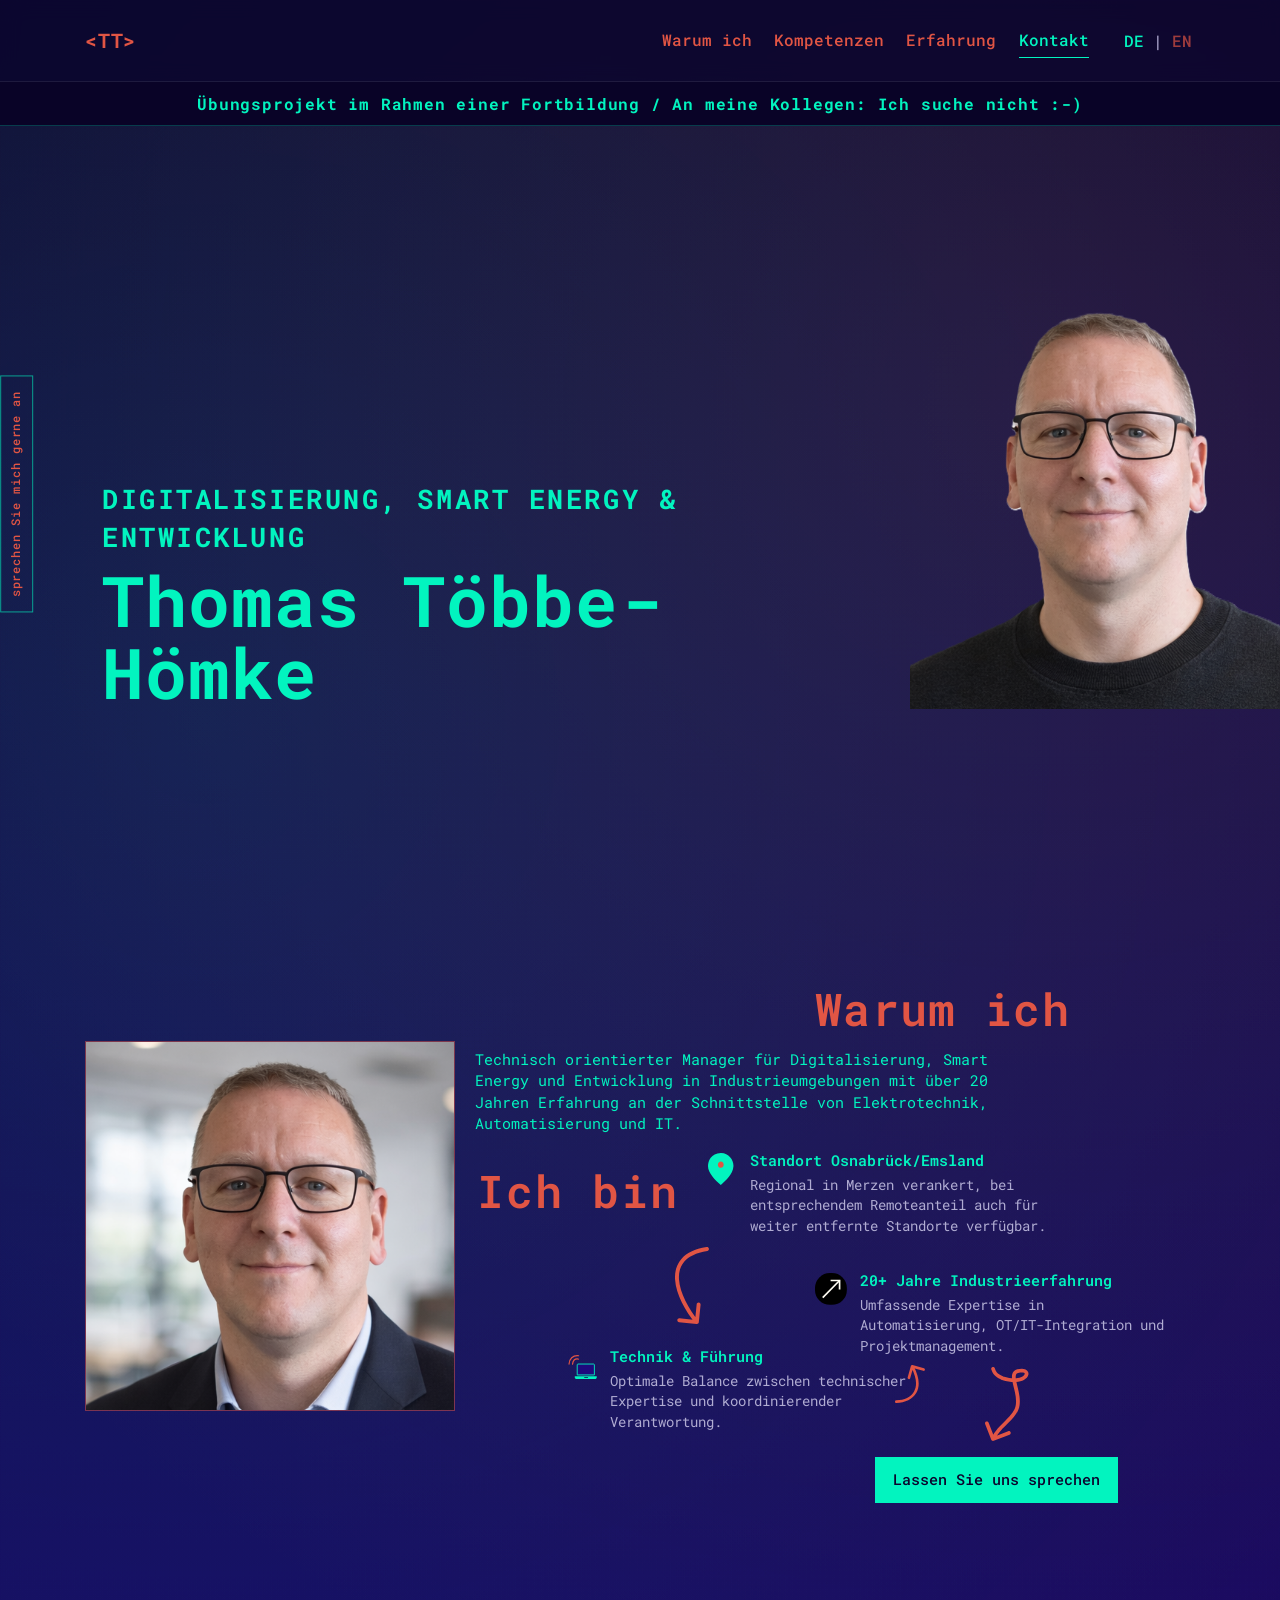
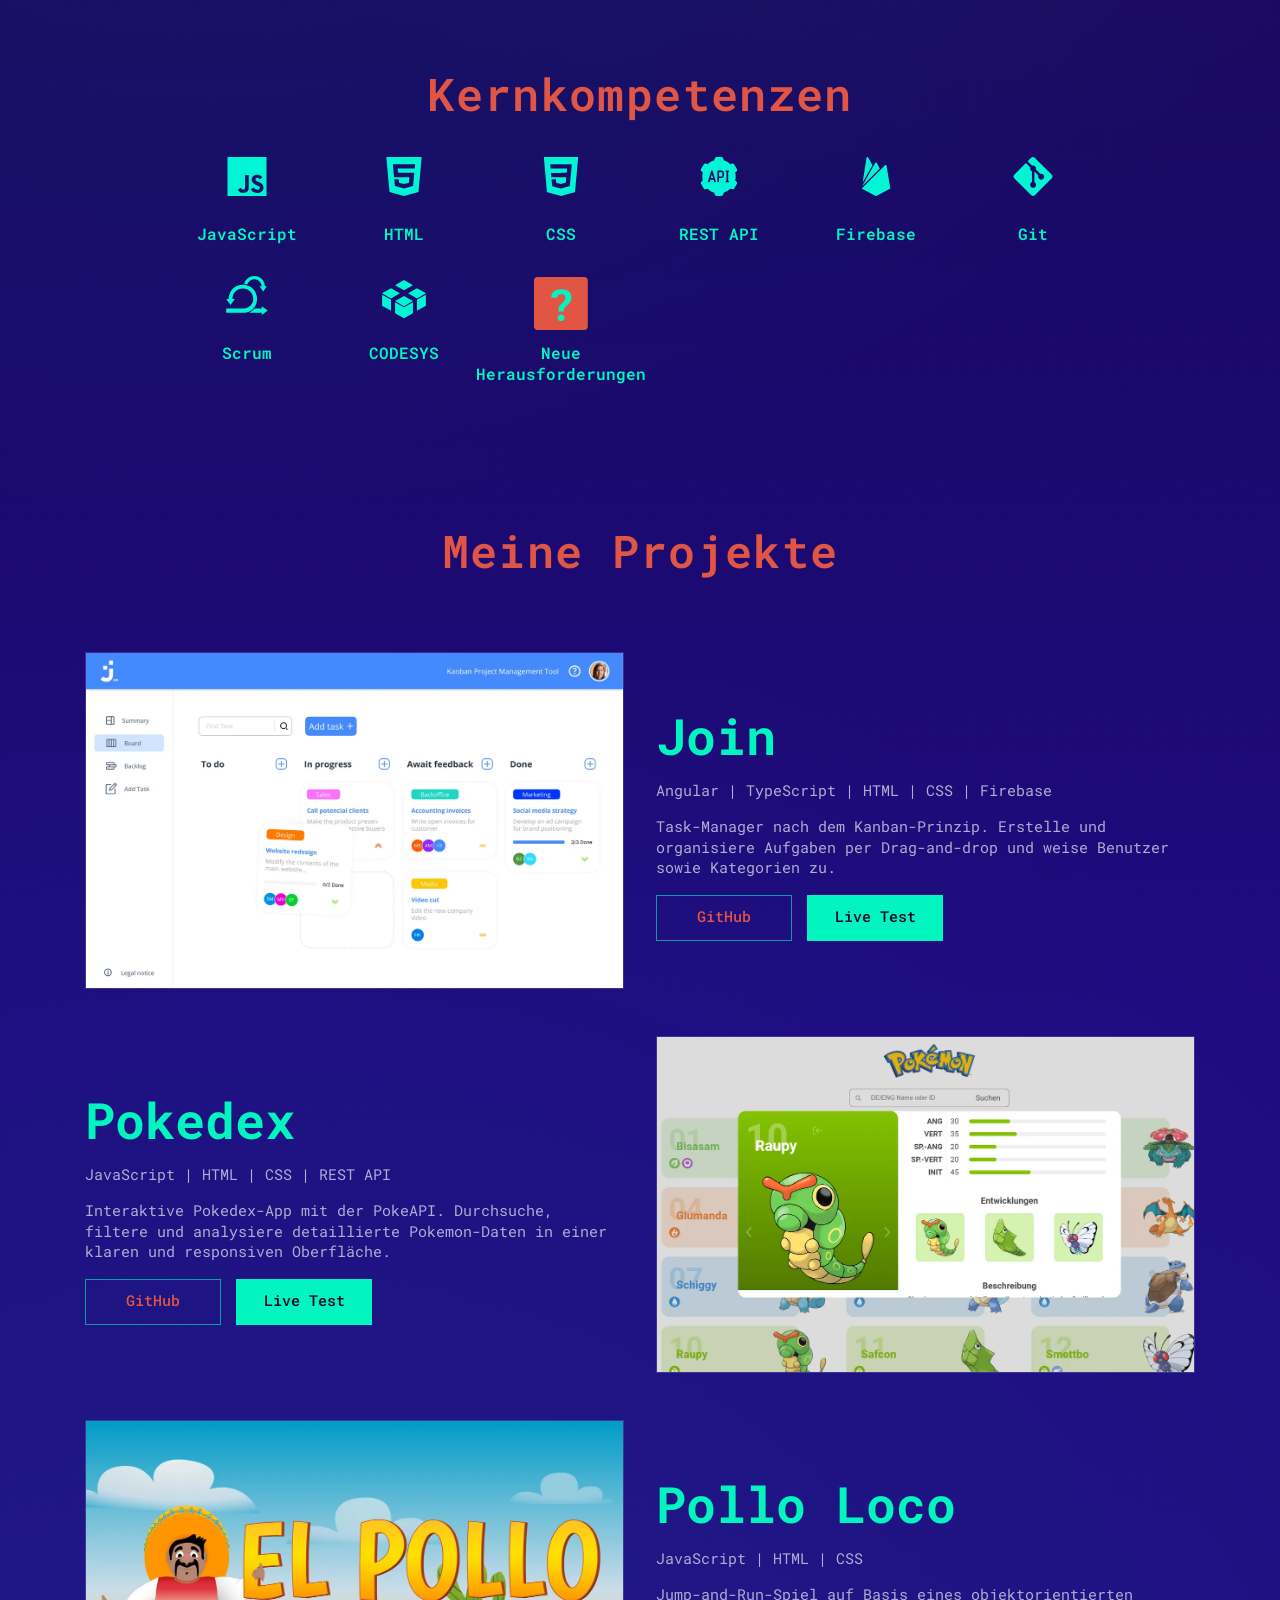
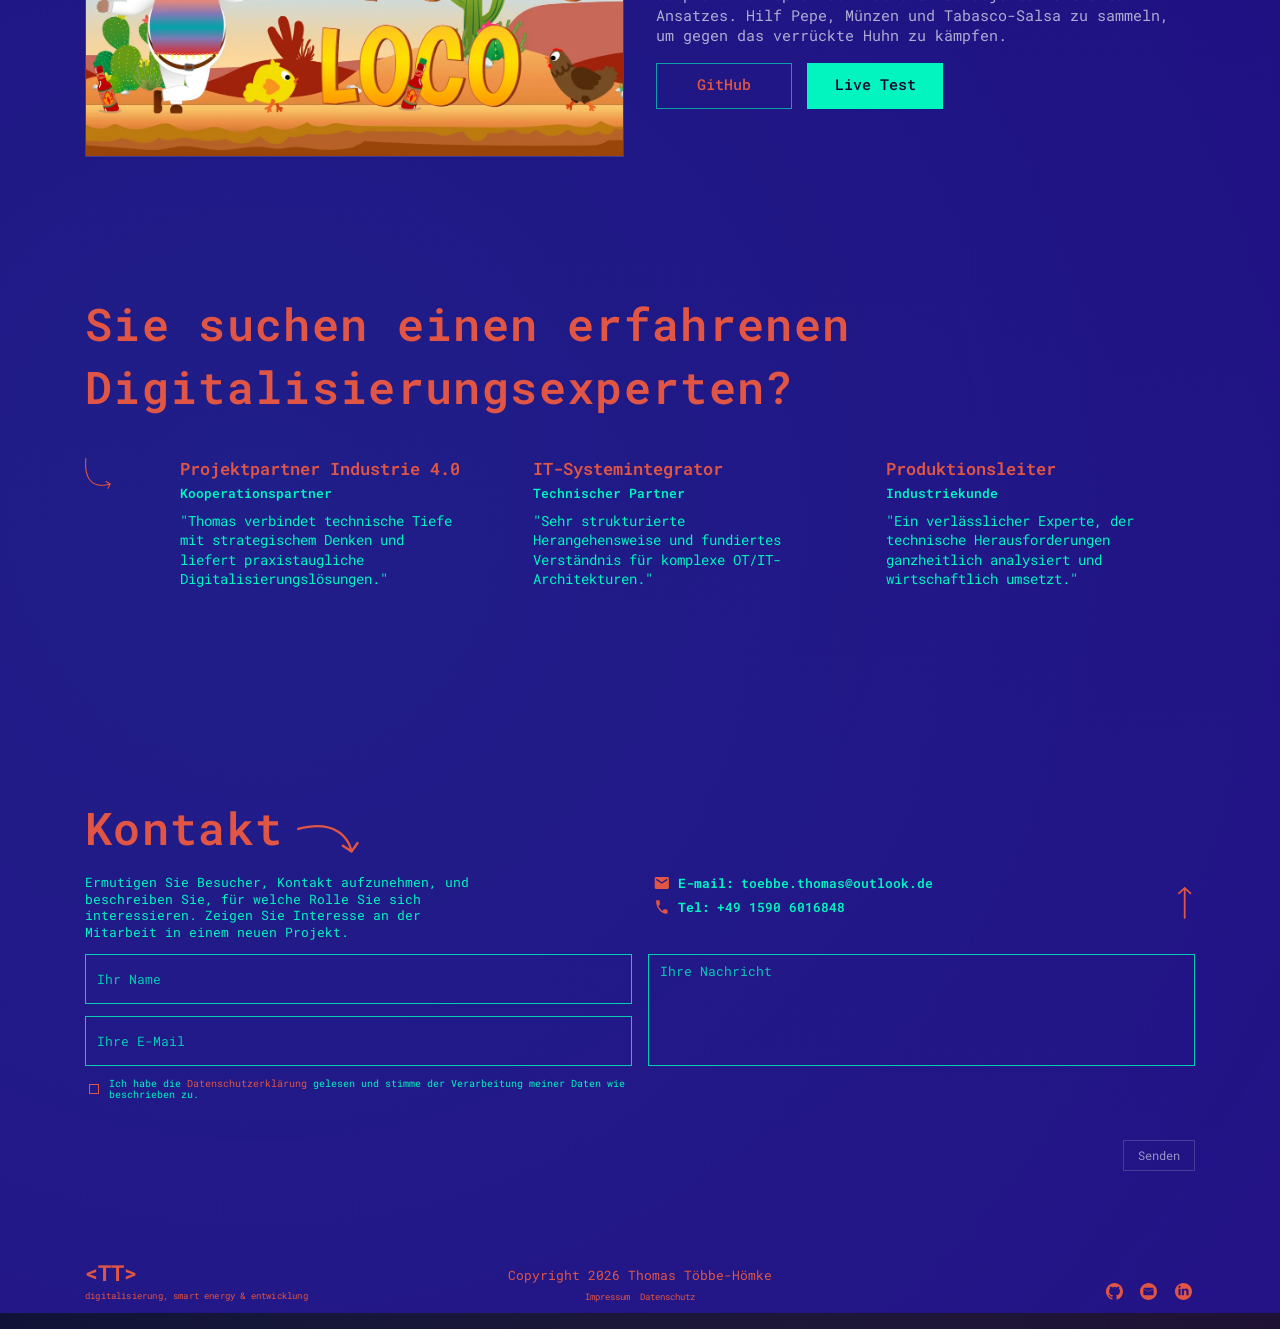
==== index.html @ a006f5a5 "style: desktopview and mobile View in section "My Projects" Fixes #13" ====
﻿<!doctype html>
<html lang="de">
  <head>
    <meta charset="UTF-8" />
    <meta name="viewport" content="width=device-width, initial-scale=1.0" />
    <title>Thomas Többe-Hömke | Digitalisierung, Smart Energy & Entwicklung</title>
    <meta
      name="description"
      content="Portfolio von Thomas Többe-Hömke, Experte für Digitalisierung und Smart Production."
    />
    <link rel="icon" type="image/svg+xml" href="assets/img/icons/favicon-tt.svg" />
    <link rel="preconnect" href="https://fonts.googleapis.com" />
    <link rel="preconnect" href="https://fonts.gstatic.com" crossorigin />
    <link
      href="https://fonts.googleapis.com/css2?family=Roboto+Mono:wght@300;400;500;600;700&display=swap"
      rel="stylesheet"
    />
    <link rel="stylesheet" href="styles/main.css" />
    <script src="scripts/config.js" defer></script>
    <script src="scripts/translations.js" defer></script>
    <script type="module" src="scripts/main.js"></script>
  </head>
  <body>
    <a class="skip-link" href="#main-content">Skip to content</a>

    <header class="site-header" id="top">
      <div class="container header-inner">
        <a href="#top" class="logo" aria-label="Home">
          <span class="logo-mark">&lt;TT&gt;</span>
        </a>

        <button
          class="menu-toggle"
          id="menu-toggle"
          type="button"
          aria-label="Open menu"
          aria-expanded="false"
          aria-controls="mobile-nav-panel"
        >
          <span aria-hidden="true"></span>
          <span aria-hidden="true"></span>
          <span aria-hidden="true"></span>
        </button>

        <div class="header-panel" id="mobile-nav-panel">
          <nav class="main-nav" aria-label="Main navigation">
            <a href="#why-me" data-translation="nav.why">Why me</a>
            <a href="#skills" data-translation="nav.skills">Kompetenzen</a>
            <a href="#projects" data-translation="nav.projects">Erfahrung</a>
            <a href="#contact" data-translation="nav.contact">Kontakt</a>
          </nav>

          <div class="lang-switch" aria-label="Language switch">
            <button type="button" class="lang-btn" data-lang="de" aria-pressed="false">DE</button>
            <span class="lang-divider" aria-hidden="true">|</span>
            <button type="button" class="lang-btn" data-lang="en" aria-pressed="false">EN</button>
          </div>
        </div>
      </div>
    </header>

    <div
      class="project-marquee"
      aria-label="Project notice"
      data-translation="marquee.label"
      data-translation-attr="aria-label"
    >
      <div class="project-marquee-track" aria-hidden="true">
        <span class="project-marquee-text" data-translation="marquee.text">
          Übungsprojekt im Rahmen einer Fortbildung / An meine Kollegen: Ich suche nicht :-)
        </span>
        <span class="project-marquee-text" data-translation="marquee.text">
          Übungsprojekt im Rahmen einer Fortbildung / An meine Kollegen: Ich suche nicht :-)
        </span>
      </div>
    </div>

    <div class="mobile-nav-backdrop" id="mobile-nav-backdrop" hidden></div>

    <main id="main-content">
      <section class="section hero reveal">
        <div class="container hero-grid">
          <a class="contact-rail" href="#contact" data-translation="hero.available">Open to work</a>

          <div class="hero-copy">
            <p class="kicker" data-translation="hero.role">Frontend Developer</p>
            <h1 data-translation="hero.name">Thomas Toebbe-Hömke</h1>
          </div>

          <div class="hero-scroll">
            <img
              class="scroll-icon"
              src="assets/img/icons/scroll-down.svg"
              alt=""
              aria-hidden="true"
            />
            <!-- <p class="scroll-hint" data-translation="hero.scrollHint">Scroll to discover</p> -->
          </div>

          <div class="hero-image-frame">
            <img
              src="assets/img/TT/portfolio_Thomas7.png"
              alt="Portrait of Thomas Toebbe-Hoemke"
              data-translation="hero.imageAlt"
              data-translation-attr="alt"
            />
          </div>
        </div>
      </section>

      <section class="section why-me reveal" id="why-me">
        <div class="container why-layout">
          <div class="why-image-frame why-image-pos">
            <img
              src="assets/img/TT/portfolio_Thomas3.png"
              alt="Thomas outdoors"
              data-translation="why.imageAlt"
              data-translation-attr="alt"
            />
          </div>

          <div class="why-content">
            <h2 class="why-title" data-translation="why.title">Why me</h2>
            <p class="why-lead" data-translation="why.lead">
              I turn user requirements into clean, maintainable interfaces and collaborate
              effectively in agile teams.
            </p>
            <p class="why-i-am" data-translation="why.iAm">I am</p>

            <ul class="why-list">
              <li class="why-item why-item-1">
                <img
                  class="why-icon"
                  src="assets/img/icons/sectionWhyMe/position.svg"
                  alt=""
                  aria-hidden="true"
                />
                <div class="why-item-copy">
                  <h3 data-translation="why.item1.title">Located in Hamburg</h3>
                  <p data-translation="why.item1.body">
                    Based in Germany and available for local or remote collaboration.
                  </p>
                </div>
              </li>
              <li class="why-item why-item-2">
                <img
                  class="why-icon"
                  src="assets/img/icons/sectionWhyMe/pc remote.svg"
                  alt=""
                  aria-hidden="true"
                />
                <div class="why-item-copy">
                  <h3 data-translation="why.item2.title">Remote-friendly</h3>
                  <p data-translation="why.item2.body">
                    Comfortable with async workflows, reviews, and distributed teamwork.
                  </p>
                </div>
              </li>
              <li class="why-item why-item-3">
                <img
                  class="why-icon"
                  src="assets/img/icons/sectionWhyMe/projekt-arrow.svg"
                  alt=""
                  aria-hidden="true"
                />
                <div class="why-item-copy">
                  <h3 data-translation="why.item3.title">Open to relocation</h3>
                  <p data-translation="why.item3.body">
                    Willing to move for a strong team and impactful product mission.
                  </p>
                </div>
              </li>
            </ul>

            <a href="#contact" class="btn btn-primary why-cta" data-translation="cta.talk"
              >Let's talk</a
            >
          </div>

          <img
            class="why-arrow why-arrow-1"
            src="assets/img/icons/sectionWhyMe/arrow down.svg"
            alt=""
            aria-hidden="true"
          />
          <img
            class="why-arrow why-arrow-2"
            src="assets/img/icons/sectionWhyMe/arrow up.svg"
            alt=""
            aria-hidden="true"
          />
          <img
            class="why-arrow why-arrow-3"
            src="assets/img/icons/sectionWhyMe/Arrow circle down.svg"
            alt=""
            aria-hidden="true"
          />
        </div>
      </section>

      <section class="section skills reveal" id="skills">
        <div class="container">
          <h2 data-translation="skills.title">My Skills</h2>

          <div class="skills-grid">
            <!-- <article class="skill-card">
              <img
                class="skill-icon"
                src="assets/img/icons/sectionMySkills/angular.png"
                alt=""
                aria-hidden="true"
              />
            </article> -->
            <!-- <article class="skill-card">
              <img
                class="skill-icon"
                src="assets/img/icons/sectionMySkills/typescript.svg"
                alt=""
                aria-hidden="true"
              />
            </article> -->
            <article class="skill-card">
              <img
                class="skill-icon"
                src="assets/img/icons/sectionMySkills/javascript.svg"
                alt=""
                aria-hidden="true"
              />
              <h3 data-translation="skills.javascript">JavaScript</h3>
            </article>
            <article class="skill-card">
              <img
                class="skill-icon"
                src="assets/img/icons/sectionMySkills/html.svg"
                alt=""
                aria-hidden="true"
              />
              <h3 data-translation="skills.html">HTML</h3>
            </article>
            <article class="skill-card">
              <img
                class="skill-icon"
                src="assets/img/icons/sectionMySkills/css.svg"
                alt=""
                aria-hidden="true"
              />
              <h3 data-translation="skills.css">CSS</h3>
            </article>
            <article class="skill-card">
              <img
                class="skill-icon"
                src="assets/img/icons/sectionMySkills/rest-api.svg"
                alt=""
                aria-hidden="true"
              />
              <h3 data-translation="skills.restApi">REST API</h3>
            </article>
            <article class="skill-card">
              <img
                class="skill-icon"
                src="assets/img/icons/sectionMySkills/firebase.svg"
                alt=""
                aria-hidden="true"
              />
              <h3 data-translation="skills.firebase">Firebase</h3>
            </article>
            <article class="skill-card">
              <img
                class="skill-icon"
                src="assets/img/icons/sectionMySkills/git.svg"
                alt=""
                aria-hidden="true"
              />
              <h3 data-translation="skills.git">Git</h3>
            </article>
            <article class="skill-card">
              <img
                class="skill-icon"
                src="assets/img/icons/sectionMySkills/scrum.svg"
                alt=""
                aria-hidden="true"
              />
              <h3 data-translation="skills.scrum">Scrum</h3>
            </article>
            <!-- <article class="skill-card">
              <img
                class="skill-icon"
                src="assets/img/icons/sectionMySkills/material-design.svg"
                alt=""
                aria-hidden="true"
              />
            </article> -->
            <article class="skill-card">
              <img
                class="skill-icon"
                src="assets/img/icons/sectionMySkills/codesys.svg"
                alt=""
                aria-hidden="true"
              />
              <h3 data-translation="skills.codesys">CODESYS</h3>
            </article>

            <article class="skill-card">
              <img
                class="skill-icon"
                src="assets/img/icons/sectionMySkills/question.svg"
                alt=""
                aria-hidden="true"
              />
              <h3 data-translation="skills.challenge">Challenge me</h3>
            </article>
          </div>
        </div>
      </section>

      <section class="section projects reveal" id="projects">
        <div class="container">
          <h2 data-translation="projects.title">My Projects</h2>

          <article class="project-card">
            <div class="project-media">
              <img
                src="assets/img/icons/sectionMyProjects/join.webp"
                alt="Screenshot of Join project"
                data-translation="projects.join.imageAlt"
                data-translation-attr="alt"
              />
            </div>
            <div class="project-content">
              <h3>Join</h3>
              <p class="stack">Angular | TypeScript | HTML | CSS | Firebase</p>
              <p data-translation="projects.join.desc">
                Task manager inspired by the Kanban System. Create and organize tasks using drag and
                drop functions, assign users and categories.
              </p>
              <div class="project-actions">
                <a
                  class="btn btn-secondary"
                  href="https://github.com/ttoebbe/024_Join"
                  target="_blank"
                  rel="noreferrer"
                  data-translation="projects.github"
                  >GitHub</a
                >
                <a
                  class="btn btn-primary"
                  href="https://join.thomas-toebbe.de"
                  target="_blank"
                  rel="noreferrer"
                  data-translation="projects.live"
                  >Live Test</a
                >
              </div>
            </div>
          </article>

          <article class="project-card reverse">
            <div class="project-media">
              <img
                src="assets/img/icons/sectionMyProjects/pokedex.webp"
                alt="Screenshot of Pokedex project"
                data-translation="projects.pokedex.imageAlt"
                data-translation-attr="alt"
              />
            </div>
            <div class="project-content">
              <h3>Pokedex</h3>
              <p class="stack">JavaScript | HTML | CSS | REST API</p>
              <p data-translation="projects.pokedex.desc">
                Interactive Pokedex app using PokeAPI. Browse, search and inspect detailed Pokemon
                data with a clean and responsive interface.
              </p>
              <div class="project-actions">
                <a
                  class="btn btn-secondary"
                  href="https://github.com/ttoebbe/022_Pokedex"
                  target="_blank"
                  rel="noreferrer"
                  data-translation="projects.github"
                  >GitHub</a
                >
                <a
                  class="btn btn-primary"
                  href="https://pokedex.thomas-toebbe.de"
                  target="_blank"
                  rel="noreferrer"
                  data-translation="projects.live"
                  >Live Test</a
                >
              </div>
            </div>
          </article>

          <article class="project-card">
            <div class="project-media">
              <img
                src="assets/img/icons/sectionMyProjects/el-pollo-loco.webp"
                alt="Screenshot of Pollo Loco project"
                data-translation="projects.pollo.imageAlt"
                data-translation-attr="alt"
              />
            </div>
            <div class="project-content">
              <h3>Pollo Loco</h3>
              <p class="stack">JavaScript | HTML | CSS</p>
              <p data-translation="projects.pollo.desc">
                Jump, run and throw game based on object-oriented approach. Help Pepe to find coins
                and tabasco salsa to fight against the crazy hen.
              </p>
              <div class="project-actions">
                <a
                  class="btn btn-secondary"
                  href="https://github.com/ttoebbe/025_PolloLoco"
                  target="_blank"
                  rel="noreferrer"
                  data-translation="projects.github"
                  >GitHub</a
                >
                <a
                  class="btn btn-primary"
                  href="https://polloloco.thomas-toebbe.de"
                  target="_blank"
                  rel="noreferrer"
                  data-translation="projects.live"
                  >Live Test</a
                >
              </div>
            </div>
          </article>
        </div>
      </section>

      <section class="section testimonials reveal">
        <div class="container">
          <div class="testimonials-header">
            <h2 data-translation="testimonials.title">
              Need a teammate? Here is what my colleagues say.
            </h2>
          </div>

          <div class="testimonials-content">
            <div class="testimonials-arrow"></div>
            <div class="testimonial-grid">
            <article class="testimonial-card">
              <h3 data-translation="testimonials.one.name">Thomas Többe</h3>
              <p class="role" data-translation="testimonials.one.role">Project Partner</p>
              <p data-translation="testimonials.one.quote">
                "Thomas keeps calm under pressure and delivers clean frontend solutions with great
                structure."
              </p>
            </article>
            <article class="testimonial-card">
              <h3 data-translation="testimonials.two.name">Evelyn Marr</h3>
              <p class="role" data-translation="testimonials.two.role">Project Mentor</p>
              <p data-translation="testimonials.two.quote">
                "Very detail-oriented and collaborative. Communication was always clear and
                constructive."
              </p>
            </article>
            <article class="testimonial-card">
              <h3 data-translation="testimonials.three.name">Jens Krueger</h3>
              <p class="role" data-translation="testimonials.three.role">Scrum Master</p>
              <p data-translation="testimonials.three.quote">
                "A reliable team player who turns requirements into user-focused interface
                components."
              </p>
            </article>
            </div>
          </div>
        </div>
      </section>

      <section class="section contact reveal" id="contact">
        <div class="container contact-layout">
          <div class="contact-header">
            <h2 data-translation="contact.title">Contact me</h2>
            <img
              class="contact-header-arrow"
              src="assets/img/icons/sectionContactMe/arrow right.svg"
              alt=""
              aria-hidden="true"
            />
          </div>

          <div class="contact-meta">
            <p class="contact-lead" data-translation="contact.lead">
              Encourage people to contact you and describe what role you are interested in. Express
              interest in contributing to a new project.
            </p>

            <div class="contact-details">
              <p class="contact-detail">
                <img
                  class="contact-detail-icon"
                  src="assets/img/icons/sectionContactMe/%F0%9F%A6%86%20icon%20_email_.svg"
                  alt=""
                  aria-hidden="true"
                />
                <strong data-translation="contact.emailLabel">E-mail:</strong>
                <a id="contact-email" href="mailto:toebbe.thomas@outlook.de"
                  >toebbe.thomas@outlook.de</a
                >
              </p>
              <p class="contact-detail">
                <img
                  class="contact-detail-icon"
                  src="assets/img/icons/sectionContactMe/%F0%9F%A6%86%20icon%20_phone_.svg"
                  alt=""
                  aria-hidden="true"
                />
                <strong data-translation="contact.phoneLabel">Tel:</strong>
                <a id="contact-phone" href="tel:+491590601684">+49 1590 6016848</a>
              </p>
            </div>
          </div>

          <form id="contact-form" class="contact-form-layout" novalidate>
            <input
              id="website"
              name="website"
              type="text"
              tabindex="-1"
              autocomplete="off"
              aria-hidden="true"
              style="position:absolute;left:-9999px;opacity:0;pointer-events:none;"
            />

            <div class="contact-form-left">
              <label for="name" class="sr-only" data-translation="form.name.label">Your name</label>
              <input
                id="name"
                name="name"
                type="text"
                autocomplete="name"
                required
                data-translation="form.name.placeholder"
                data-translation-attr="placeholder"
                placeholder="Your name"
              />

              <label for="email" class="sr-only" data-translation="form.email.label"
                >Your email</label
              >
              <input
                id="email"
                name="email"
                type="email"
                autocomplete="email"
                required
                data-translation="form.email.placeholder"
                data-translation-attr="placeholder"
                placeholder="Your email"
              />
            </div>

            <div class="contact-form-right">
              <label for="message" class="sr-only" data-translation="form.message.label"
                >Your message</label
              >
              <textarea
                id="message"
                name="message"
                rows="6"
                required
                data-translation="form.message.placeholder"
                data-translation-attr="placeholder"
                placeholder="Your message"
              ></textarea>
            </div>

            <div class="consent-group">
              <input
                id="privacy-accepted"
                name="privacy-accepted"
                class="consent-checkbox"
                type="checkbox"
                required
              />
              <label class="consent-text" for="privacy-accepted">
                <span data-translation="form.privacy.prefix">I've read the </span>
                <a href="privacy-policy.html" data-translation="form.privacy.link"
                  >privacy policy</a
                >
                <span data-translation="form.privacy.suffix"
                  > and agree to the processing of my data as outlined.</span
                >
              </label>
            </div>

            <div id="form-status" class="form-status" role="status" aria-live="polite"></div>

            <div class="contact-actions">
              <button type="submit" class="btn btn-contact" id="submit-btn" data-translation="form.submit">
                Send
              </button>
            </div>
          </form>

          <a
            class="contact-up-arrow"
            href="#top"
            aria-label="Back to top"
            data-translation="contact.backToTop"
            data-translation-attr="aria-label"
          >
            <img src="assets/img/icons/sectionContactMe/arrow up.svg" alt="" aria-hidden="true" />
          </a>
        </div>
      </section>
    </main>

    <footer class="site-footer home-footer">
      <div class="container">
        <div class="footer-content">
          <div class="footer-branding">
            <div class="footer-logo">&lt;TT&gt;</div>
            <span class="footer-tagline" data-translation="footer.tagline"
              >Digitalization, Smart Energy & Development</span
            >
          </div>

          <div class="footer-legal">
            <p id="footer-copy" data-translation="footer.copy">
              Copyright {{year}} Thomas Többe-Hömke
            </p>
            <div class="footer-links">
              <a href="legal-notice.html" data-translation="footer.legal">Legal notice</a>
              <span class="footer-separator">|</span>
              <a href="privacy-policy.html" data-translation="footer.privacy">Privacy policy</a>
            </div>
          </div>

          <div class="footer-social">
            <a
              href="https://github.com/ttoebbe"
              target="_blank"
              rel="noopener"
              aria-label="GitHub"
              class="social-link"
            >
              <img src="assets/img/icons/sectionFooter/gitHub.svg" alt="GitHub" width="30" height="30" />
            </a>
            <a href="mailto:toebbe.thomas@outlook.de" aria-label="Mail" class="social-link">
              <img src="assets/img/icons/sectionFooter/mail.svg" alt="Mail" width="30" height="30" />
            </a>
            <a
              href="https://www.linkedin.com/in/thomas-t%C3%B6bbe-a14317202"
              target="_blank"
              rel="noopener"
              aria-label="LinkedIn"
              class="social-link"
            >
              <img
                src="assets/img/icons/sectionFooter/linkedIn.svg"
                alt="LinkedIn"
                width="30"
                height="30"
              />
            </a>
          </div>
        </div>
      </div>
    </footer>
  </body>
</html>
---- styles/main.css ----
/**
 * Main CSS Entry Point
 * Imports all modular CSS files with clear organization
 */

/**
 * Base Layer
 * Contains foundational styles, resets, and global variables
 */
@import "./base/variables.css";  /* CSS custom properties and design tokens */
@import "./base/reset.css";      /* Global resets, box-sizing, and accessibility utilities */
@import "./base/typography.css"; /* Font definitions, heading styles, and focus states */

/**
 * Components Layer 
 * Contains reusable UI components with specific functionality
 */
@import "./components/buttons.css";    /* Button styles and variants (primary, secondary, contact) */
@import "./components/forms.css";      /* Form elements, inputs, validation states, and consent UI */
@import "./components/navigation.css"; /* Header, nav menu, language switch, and mobile menu */
@import "./components/footer.css";     /* Footer layouts for different page types */

/**
 * Layout Layer
 * Contains structural layouts and grid systems
 */
@import "./layout/grid.css";     /* Container, sections, and layout utilities */
@import "./layout/header.css";   /* Header-specific layout structures */
@import "./layout/sections.css"; /* Main content sections (hero, skills, projects, etc.) */

/**
 * Pages Layer
 * Contains page-specific styles and responsive behavior
 */
@import "./pages/home.css";      /* Home page responsive styles, media queries, and legal pages */
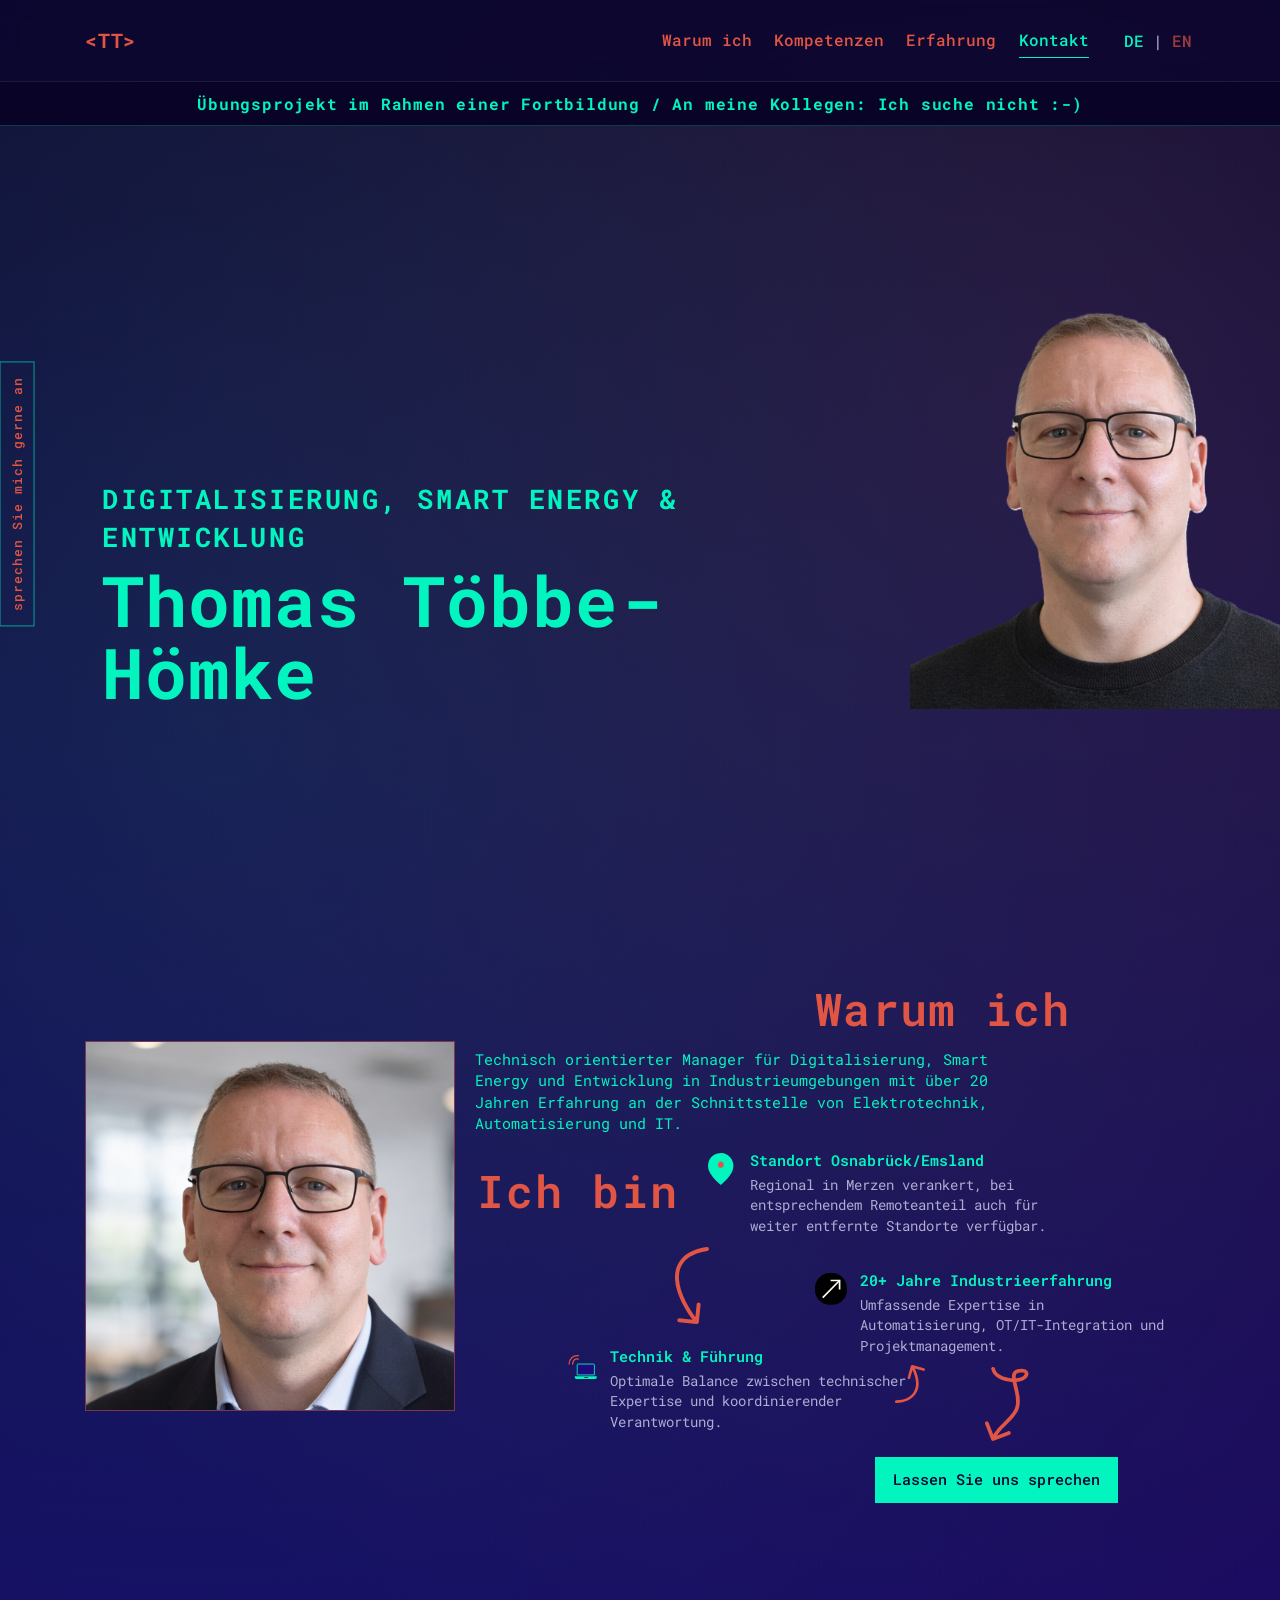
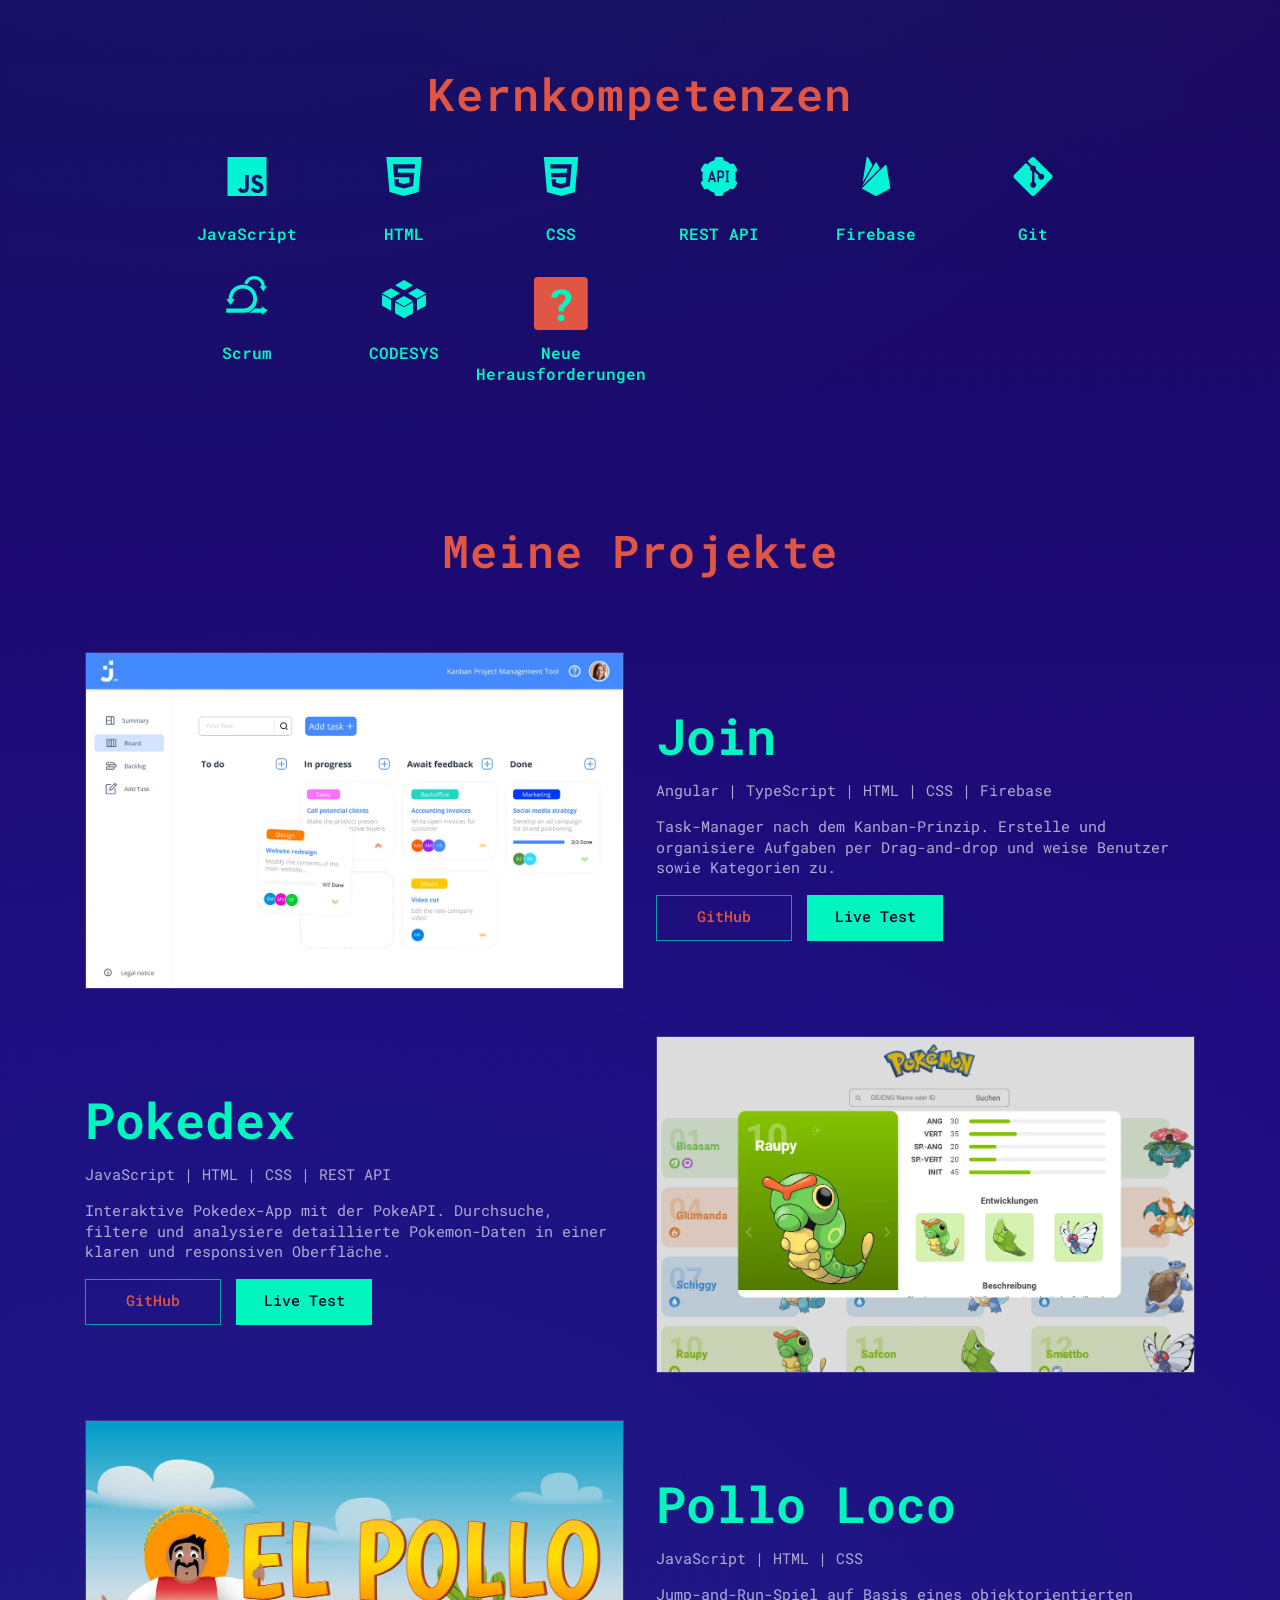
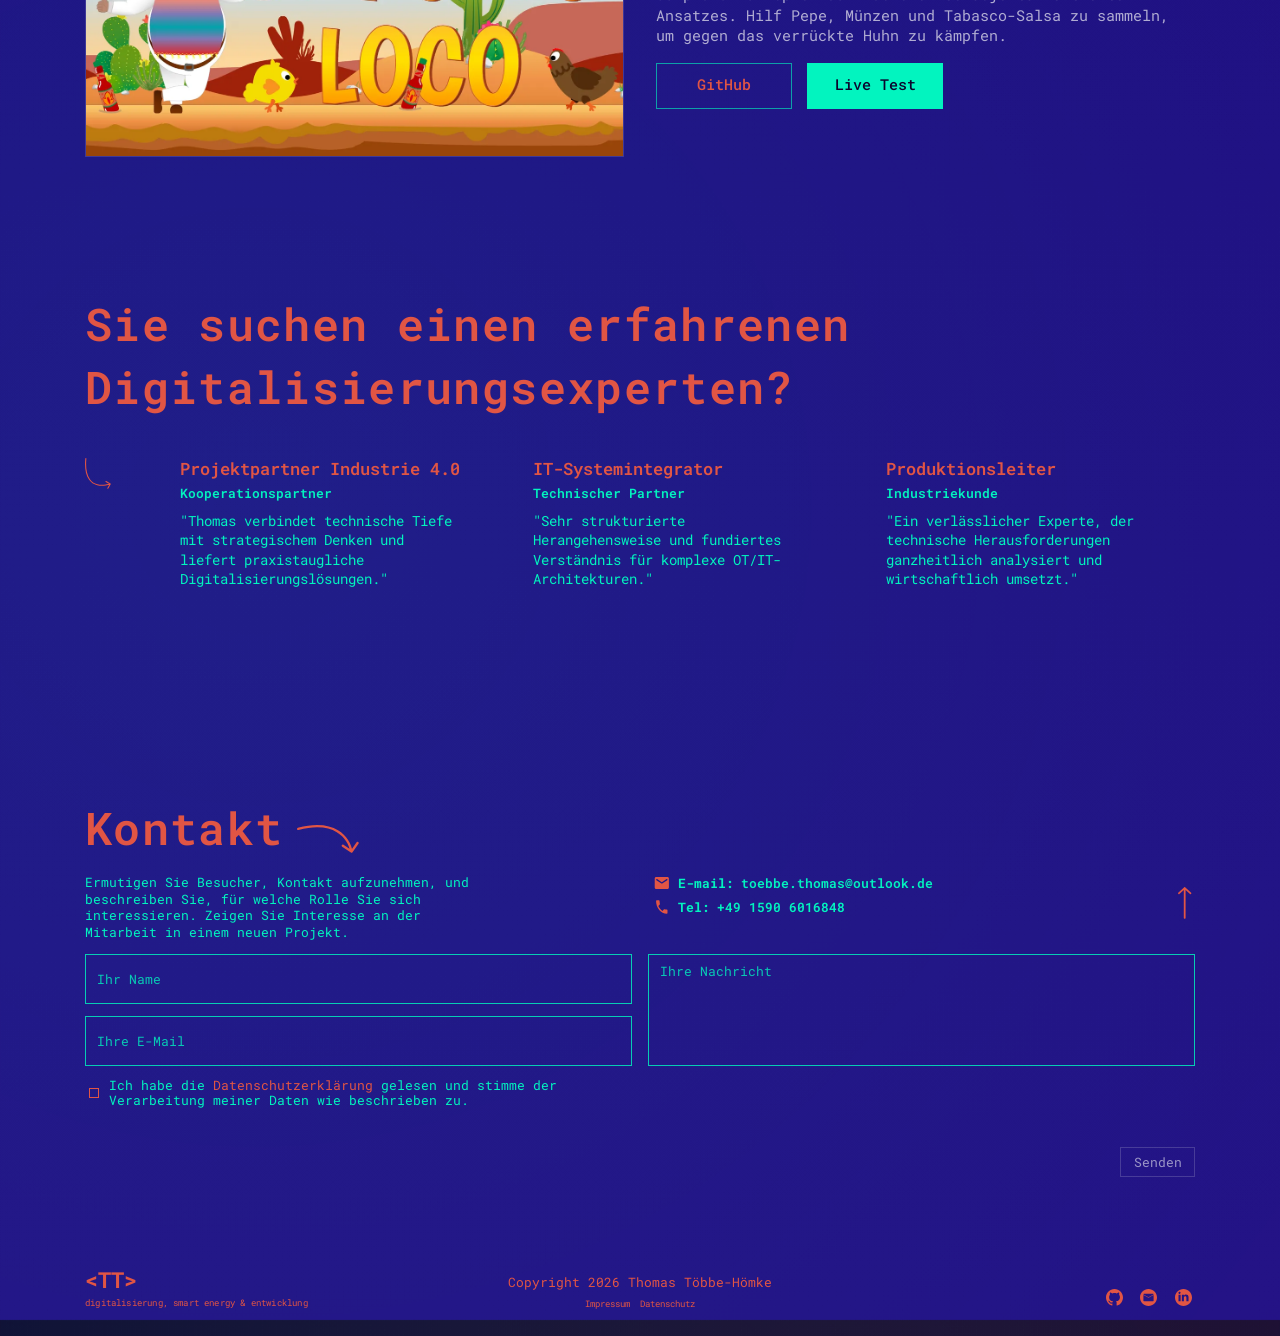
==== commit b9dbfaa6: "fix: path for icons after refactore css" ====
--- a/index.html
+++ b/index.html
@@ -145,7 +145,7 @@
               <li class="why-item why-item-2">
                 <img
                   class="why-icon"
-                  src="assets/img/icons/sectionWhyMe/pc remote.svg"
+                  src="assets/img/icons/sectionWhyMe/pcRemote.svg"
                   alt=""
                   aria-hidden="true"
                 />
@@ -179,19 +179,19 @@
 
           <img
             class="why-arrow why-arrow-1"
-            src="assets/img/icons/sectionWhyMe/arrow down.svg"
+            src="assets/img/icons/sectionWhyMe/arrowDown.svg"
             alt=""
             aria-hidden="true"
           />
           <img
             class="why-arrow why-arrow-2"
-            src="assets/img/icons/sectionWhyMe/arrow up.svg"
+            src="assets/img/icons/sectionWhyMe/arrowUp.svg"
             alt=""
             aria-hidden="true"
           />
           <img
             class="why-arrow why-arrow-3"
-            src="assets/img/icons/sectionWhyMe/Arrow circle down.svg"
+            src="assets/img/icons/sectionWhyMe/ArrowCircleDown.svg"
             alt=""
             aria-hidden="true"
           />
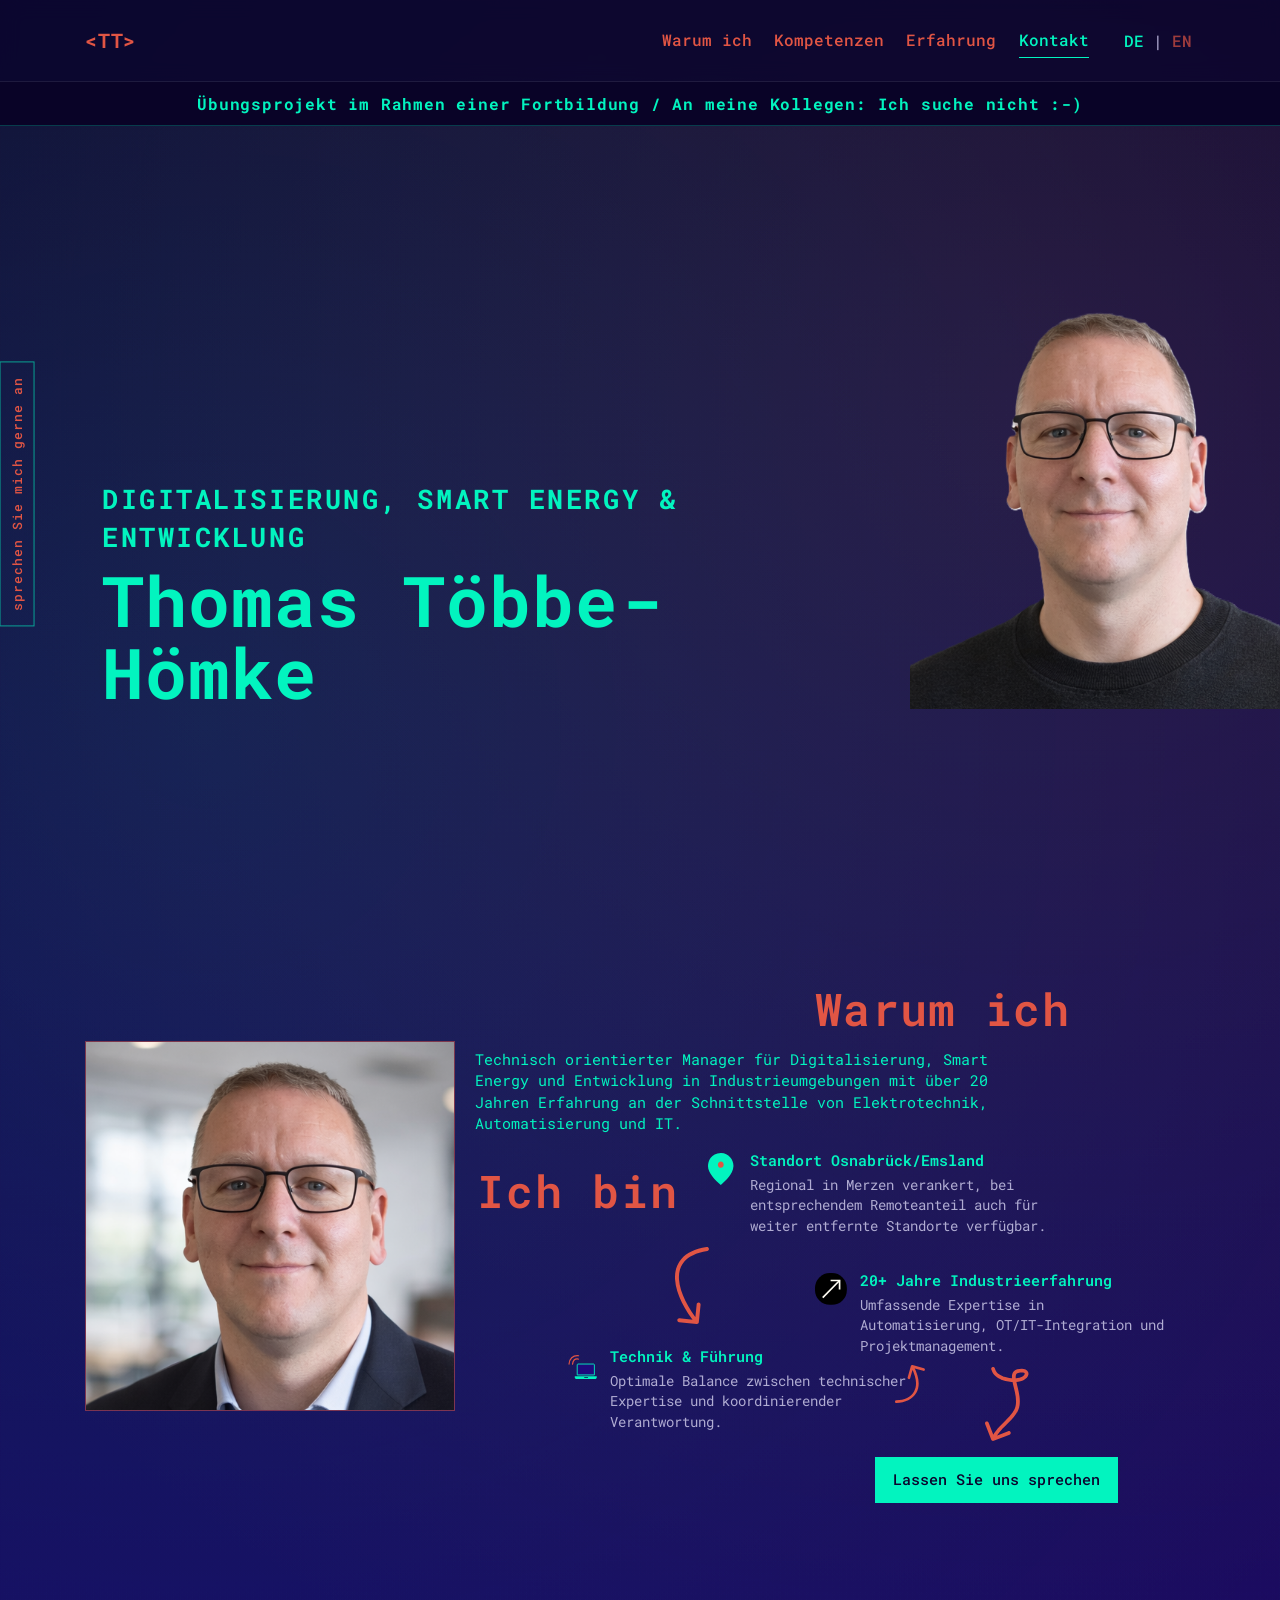
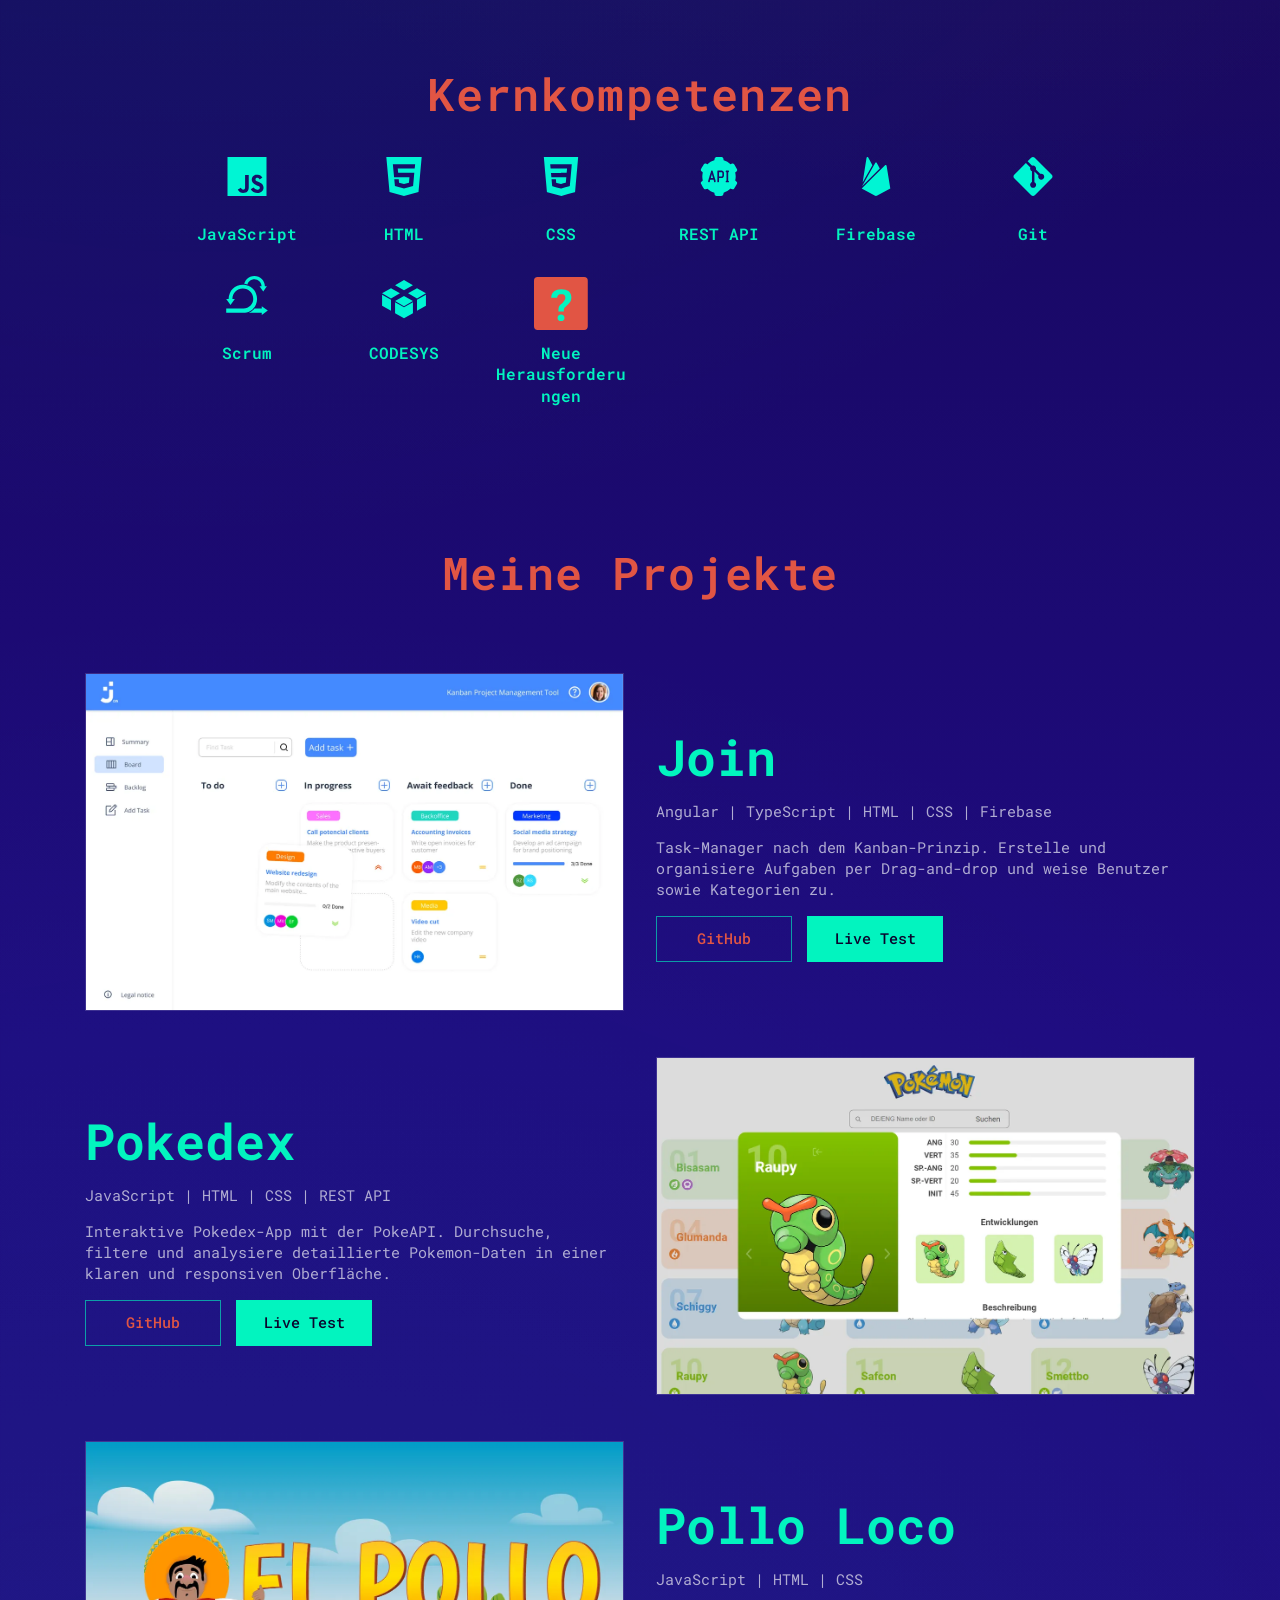
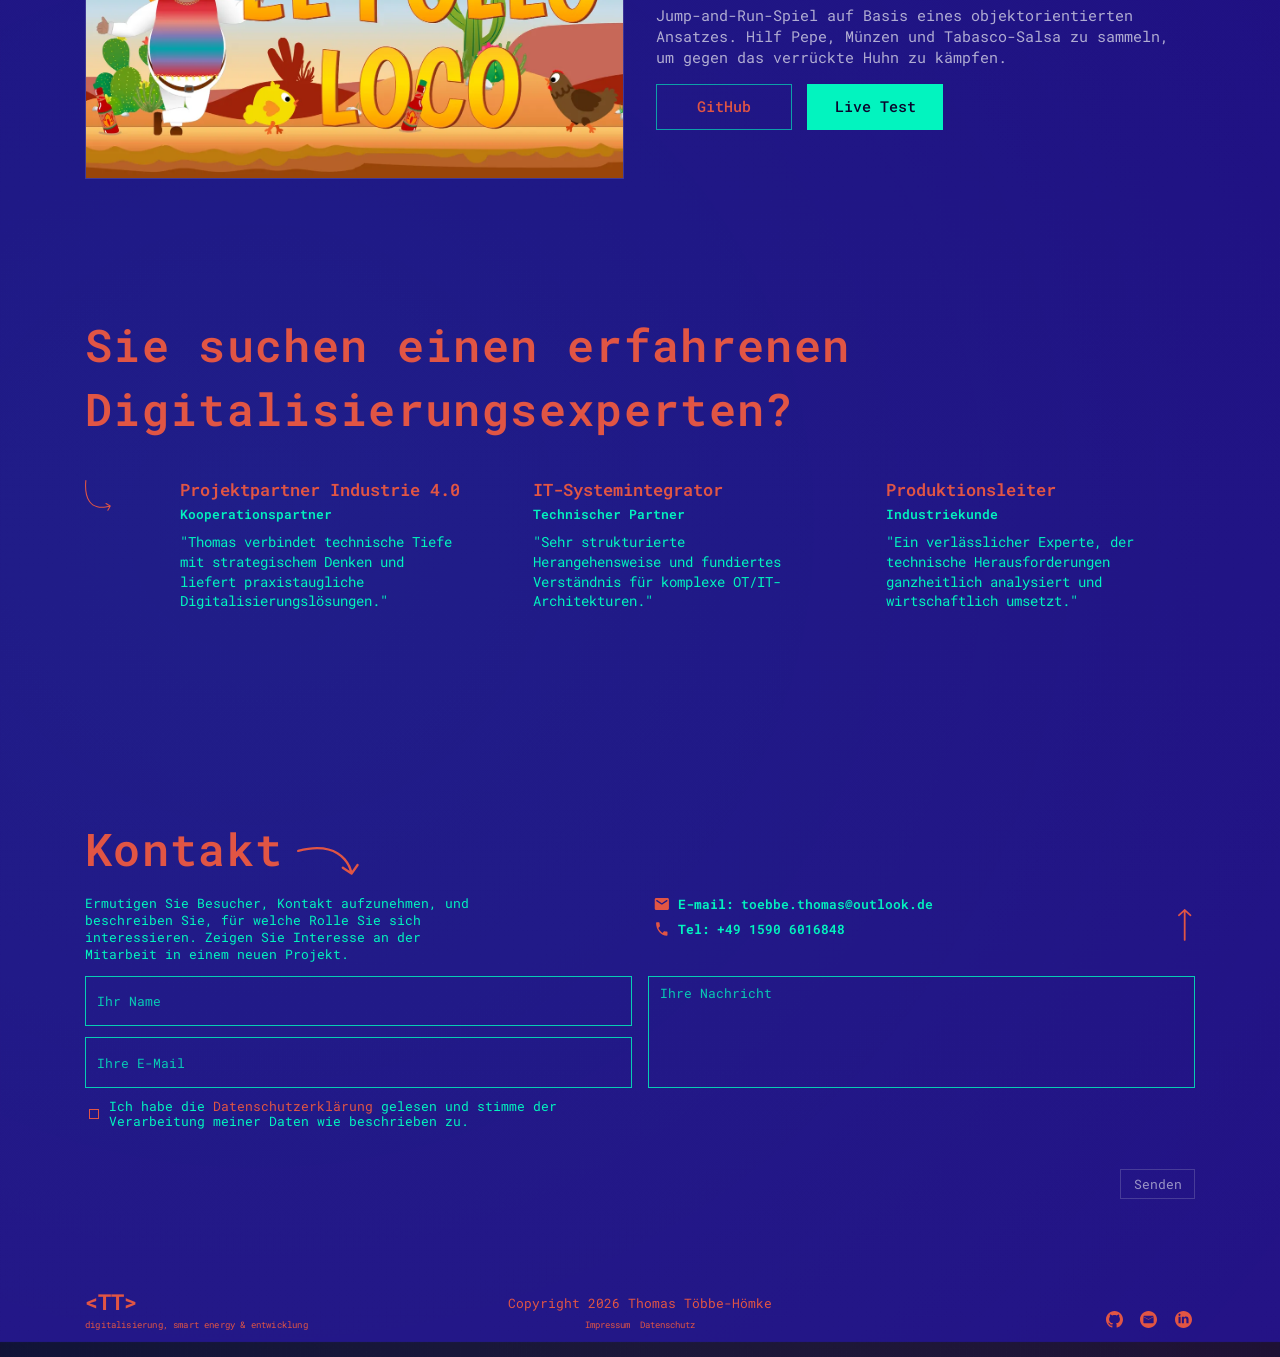
==== commit 7e430f98: "style: like design in skill section" ====
--- a/index.html
+++ b/index.html
@@ -307,8 +307,24 @@
                 alt=""
                 aria-hidden="true"
               />
-              <h3 data-translation="skills.challenge">Challenge me</h3>
-            </article>
+              <h3 class="challenge-text" data-translation="skills.challenge">Challenge me</h3>
+            </article>
+          </div>
+
+          <!-- Mobile Skills CTA -->
+          <div class="mobile-skills-cta">
+            <img 
+              class="mobile-arrow"
+              src="assets/img/icons/sectionWhyMe/arrowDown.svg"
+              alt=""
+              aria-hidden="true"
+            />
+            <p class="mobile-skills-text" data-translation="skills.mobile.text">
+              I am always happy to learn new technologies, just tell me what you need.
+            </p>
+            <a href="#contact" class="btn btn-primary" data-translation="cta.talk">
+              Let's talk
+            </a>
           </div>
         </div>
       </section>
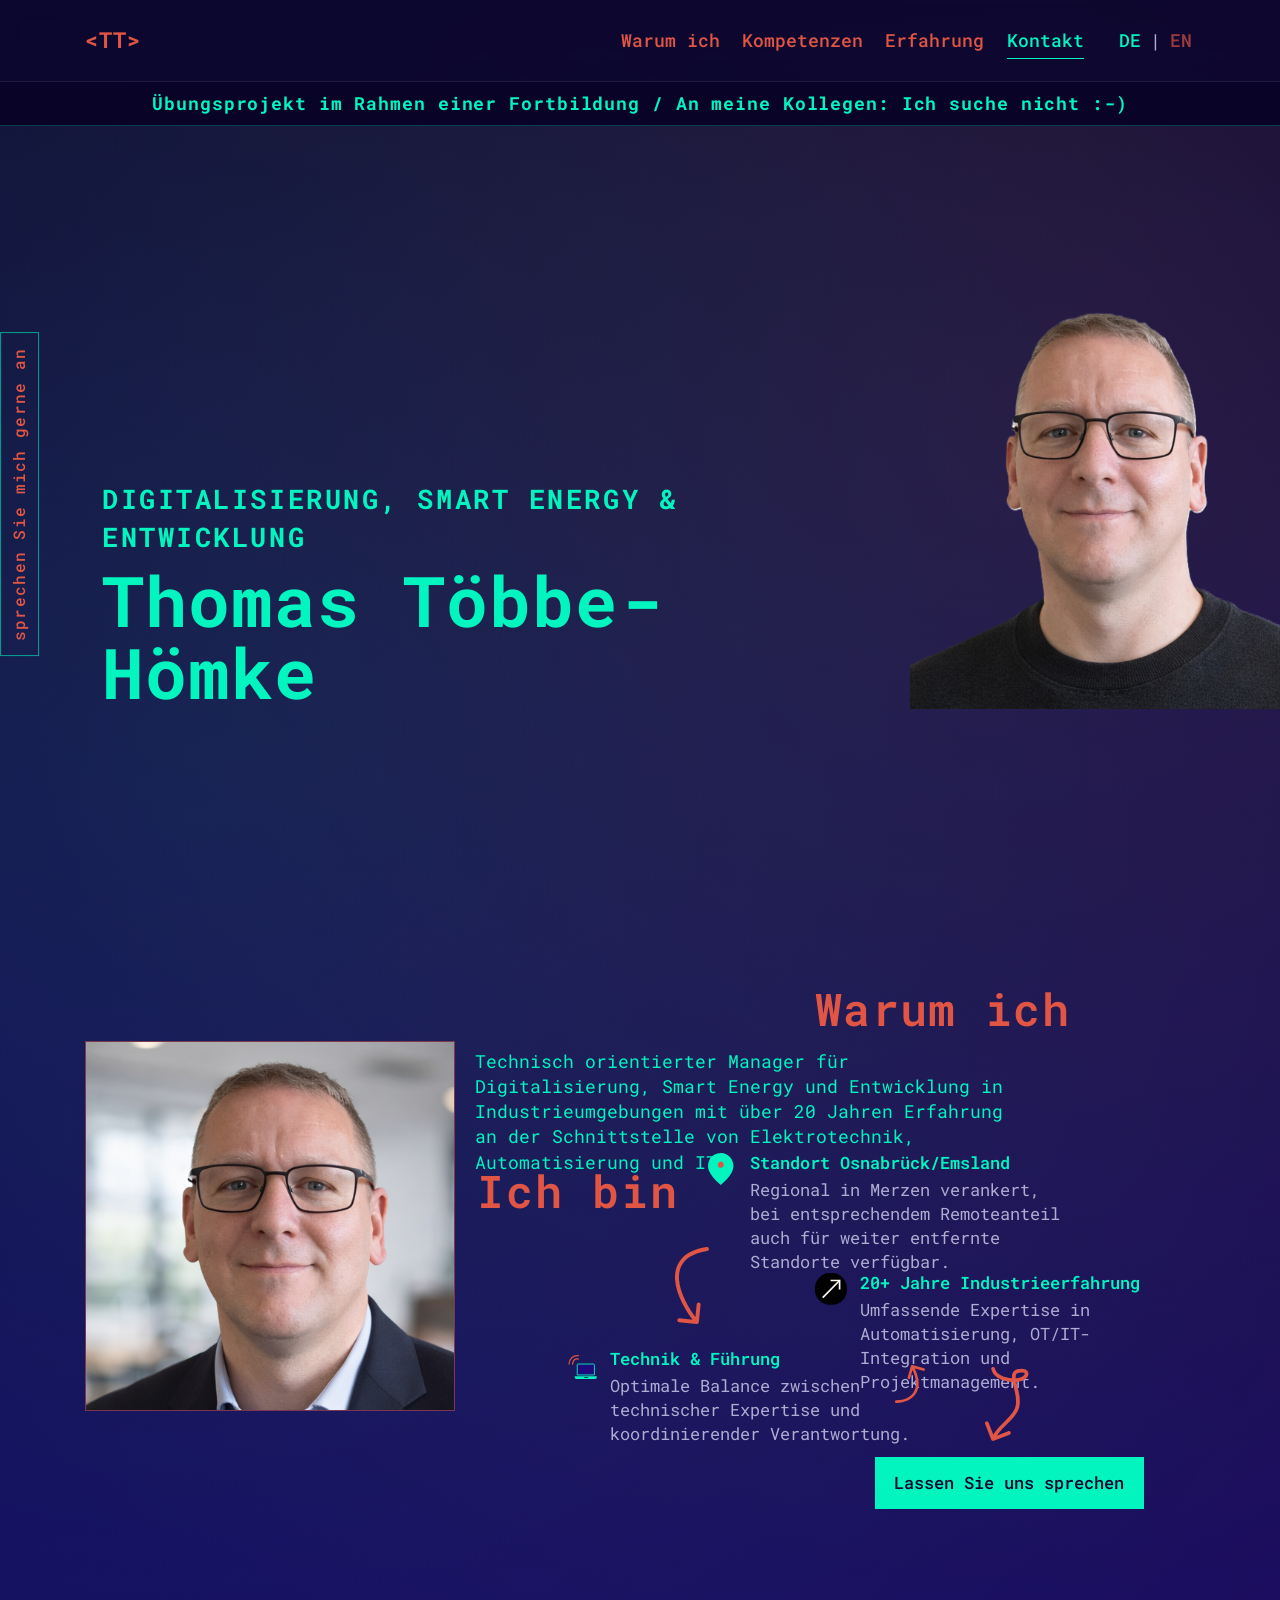
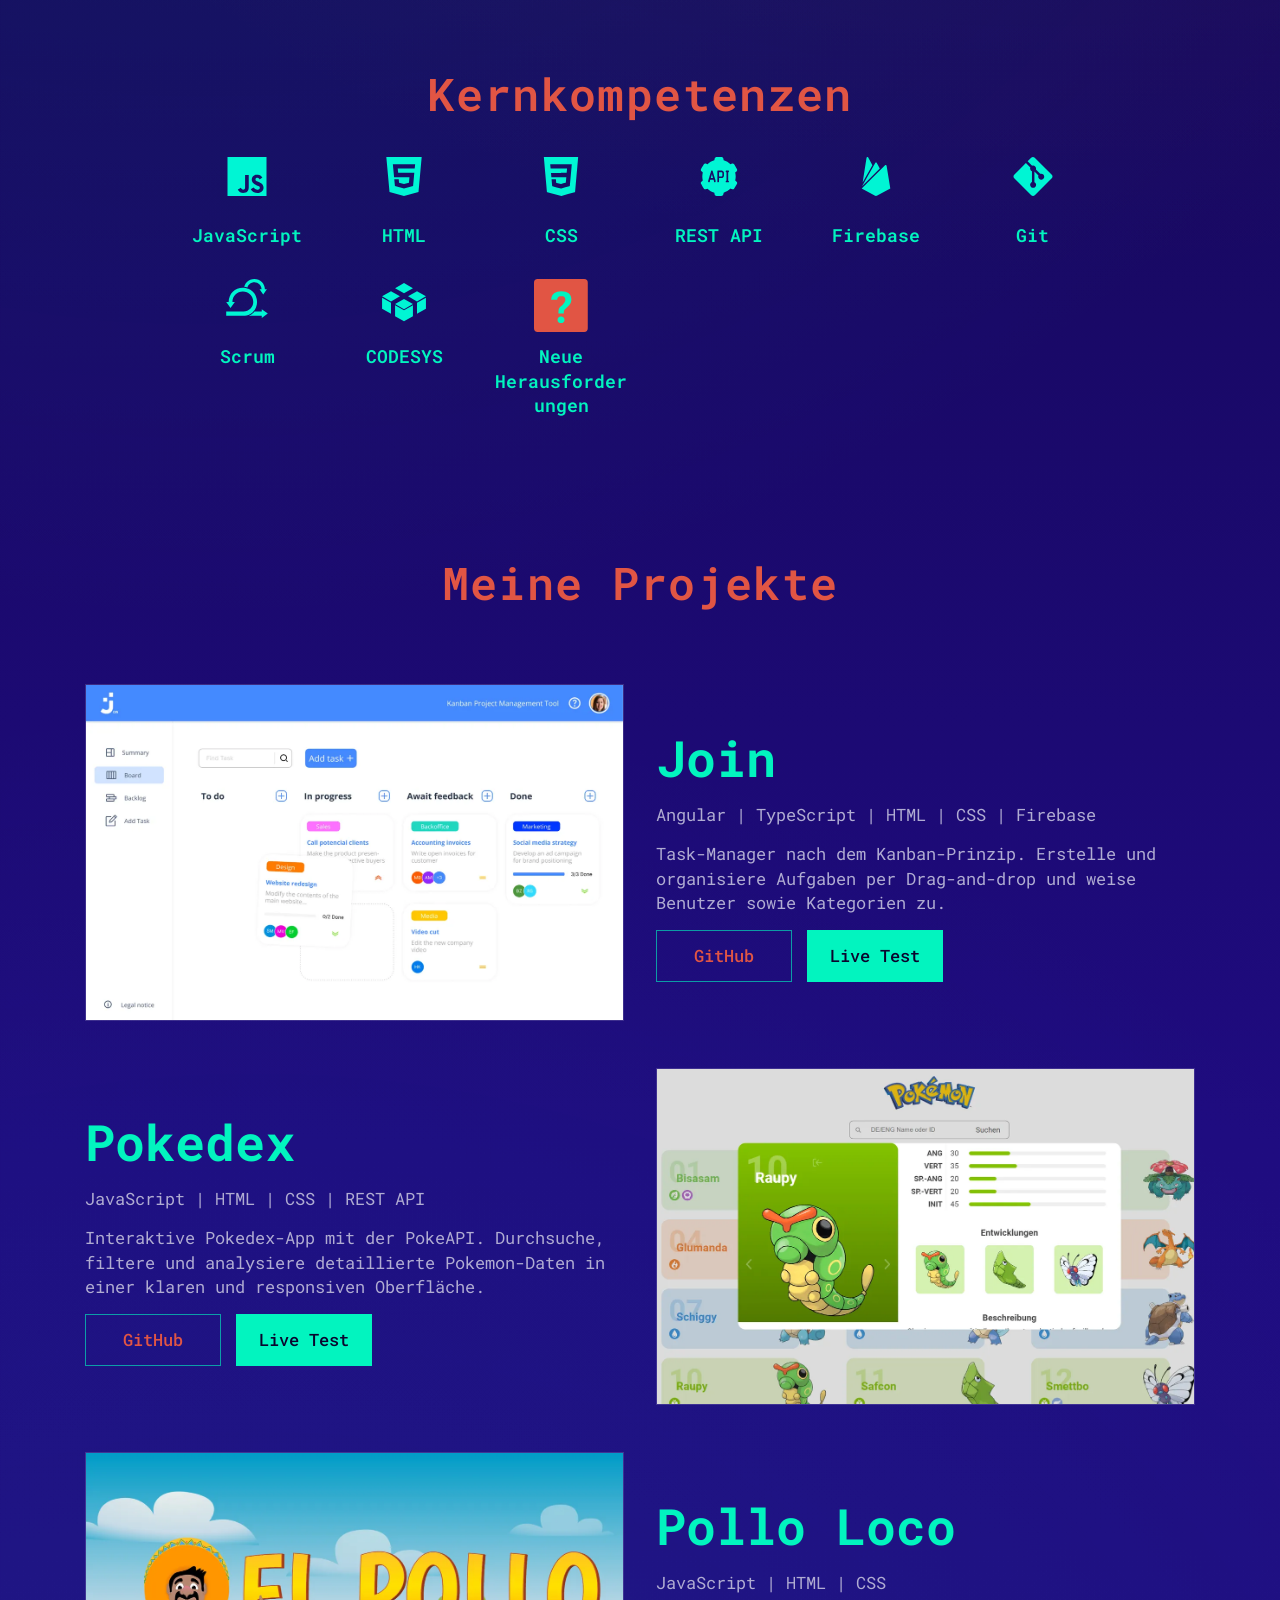
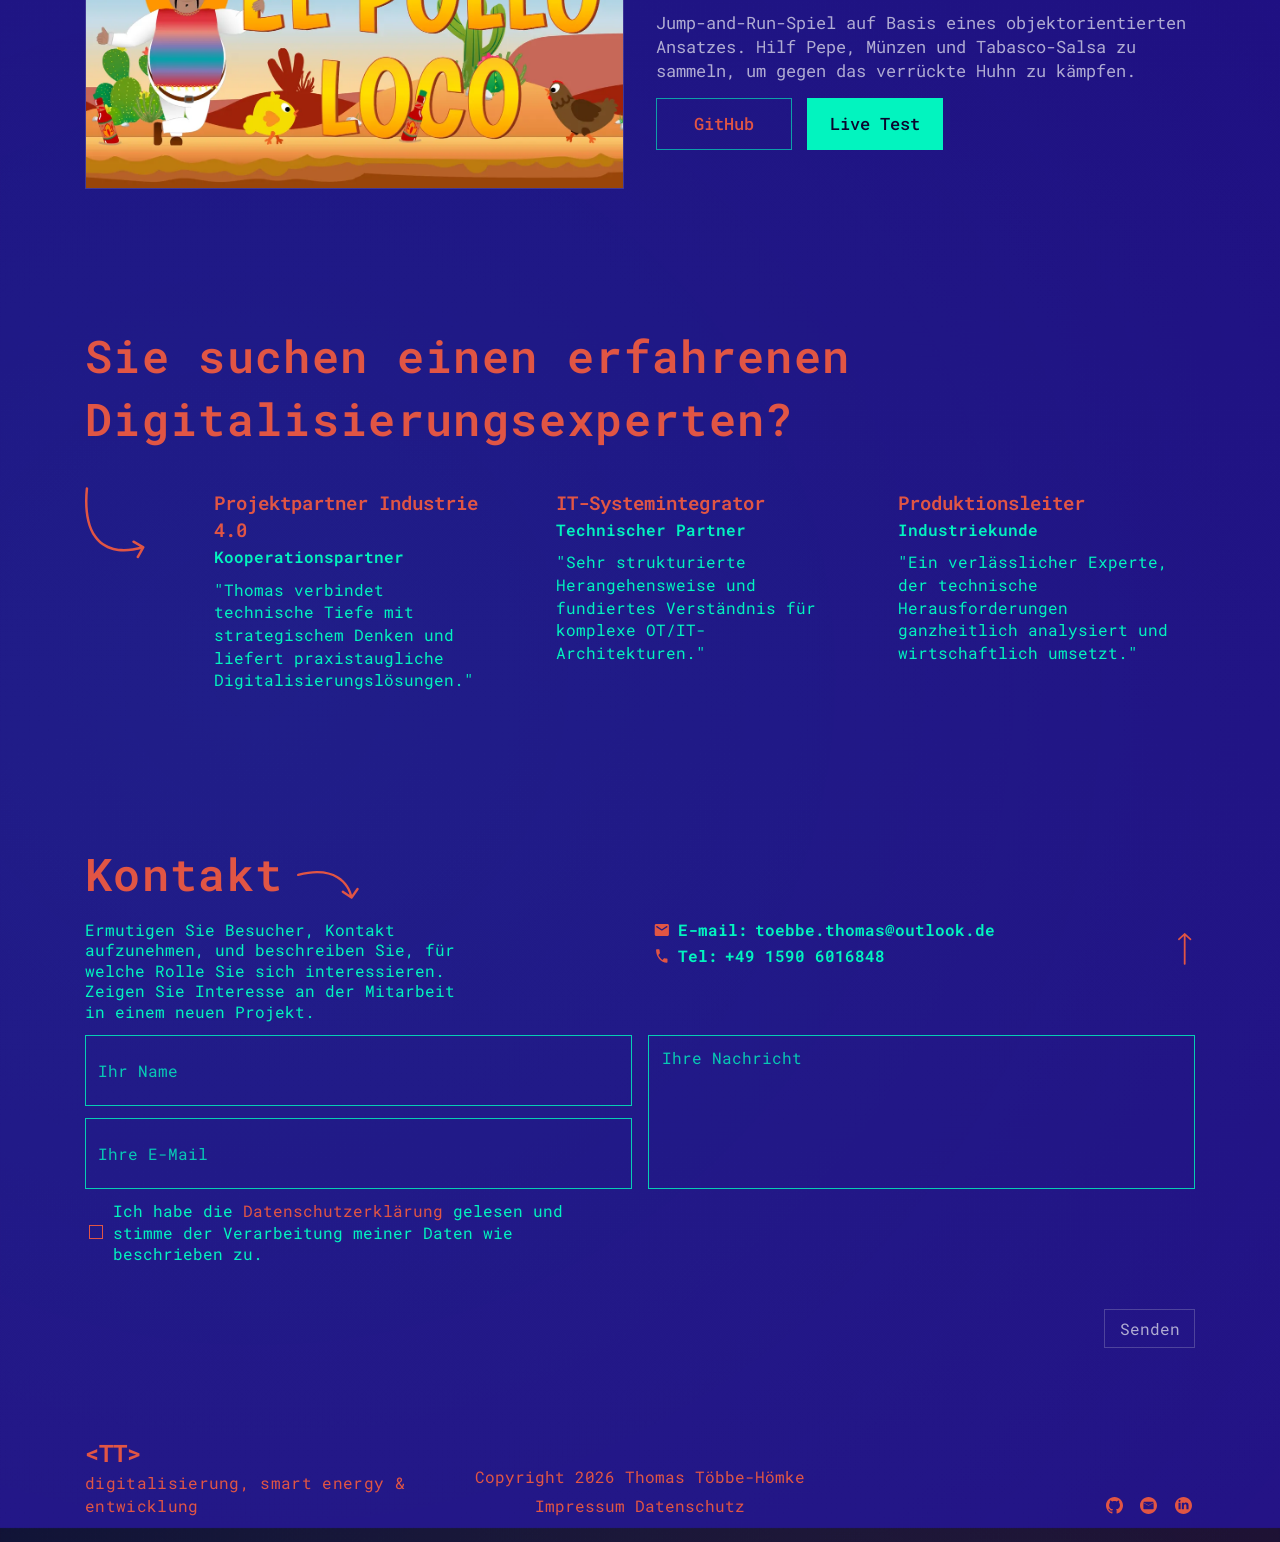
==== commit 75f70469: "bug: back-to-top button does not scroll to page top Fixes #15" ====
--- a/index.html
+++ b/index.html
@@ -88,12 +88,14 @@
           </div>
 
           <div class="hero-scroll">
-            <img
-              class="scroll-icon"
-              src="assets/img/icons/scroll-down.svg"
-              alt=""
-              aria-hidden="true"
-            />
+            <a href="#why-me" aria-label="Scroll to next section">
+              <img
+                class="scroll-icon"
+                src="assets/img/icons/scroll-down.svg"
+                alt=""
+                aria-hidden="true"
+              />
+            </a>
             <!-- <p class="scroll-hint" data-translation="hero.scrollHint">Scroll to discover</p> -->
           </div>
 
--- a/styles/main.css
+++ b/styles/main.css
@@ -7,29 +7,29 @@
  * Base Layer
  * Contains foundational styles, resets, and global variables
  */
-@import "./base/variables.css";  /* CSS custom properties and design tokens */
-@import "./base/reset.css";      /* Global resets, box-sizing, and accessibility utilities */
-@import "./base/typography.css"; /* Font definitions, heading styles, and focus states */
+@import "./base/variables.css";
+@import "./base/reset.css";
+@import "./base/typography.css";
 
 /**
  * Components Layer 
  * Contains reusable UI components with specific functionality
  */
-@import "./components/buttons.css";    /* Button styles and variants (primary, secondary, contact) */
-@import "./components/forms.css";      /* Form elements, inputs, validation states, and consent UI */
-@import "./components/navigation.css"; /* Header, nav menu, language switch, and mobile menu */
-@import "./components/footer.css";     /* Footer layouts for different page types */
+@import "./components/buttons.css";
+@import "./components/forms.css";
+@import "./components/navigation.css";
+@import "./components/footer.css";
 
 /**
  * Layout Layer
  * Contains structural layouts and grid systems
  */
-@import "./layout/grid.css";     /* Container, sections, and layout utilities */
-@import "./layout/header.css";   /* Header-specific layout structures */
-@import "./layout/sections.css"; /* Main content sections (hero, skills, projects, etc.) */
+@import "./layout/grid.css";
+@import "./layout/header.css";
+@import "./layout/sections.css";
 
 /**
  * Pages Layer
  * Contains page-specific styles and responsive behavior
  */
-@import "./pages/home.css";      /* Home page responsive styles, media queries, and legal pages */
+@import "./pages/home.css";
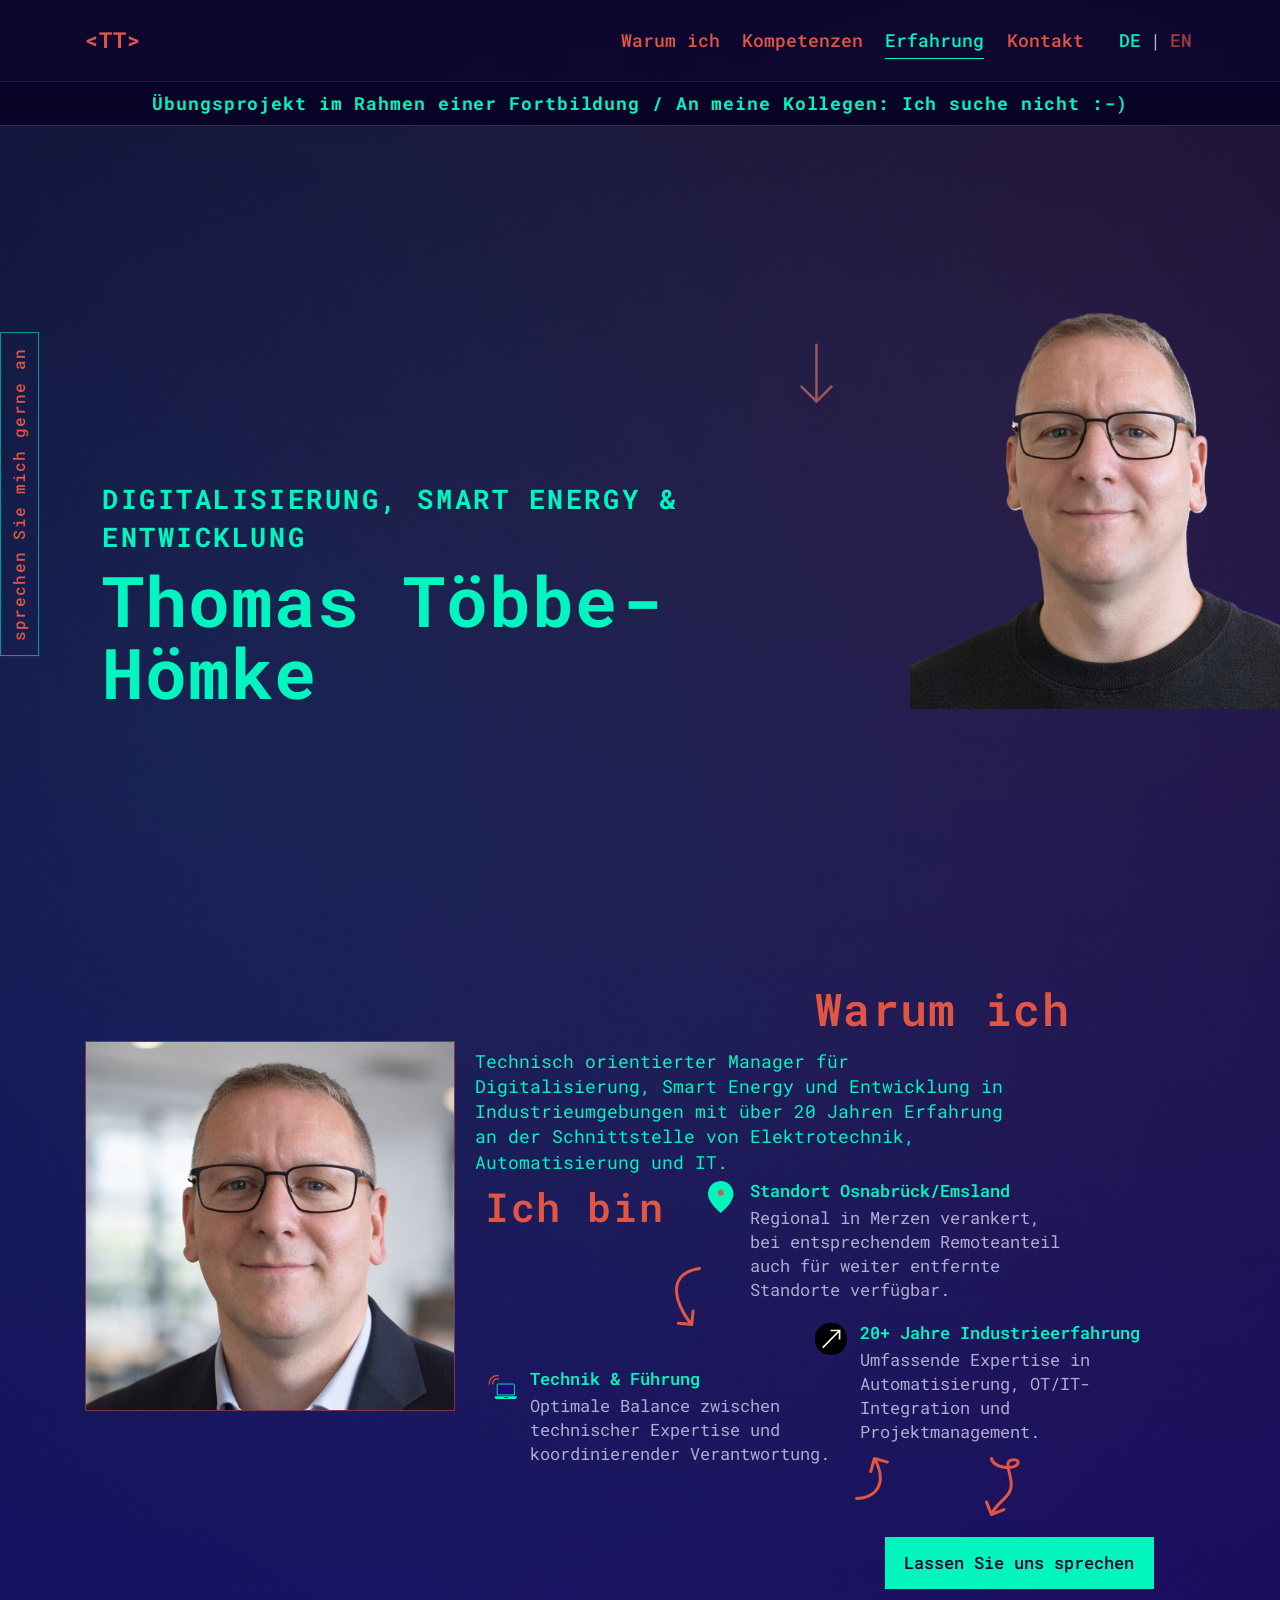
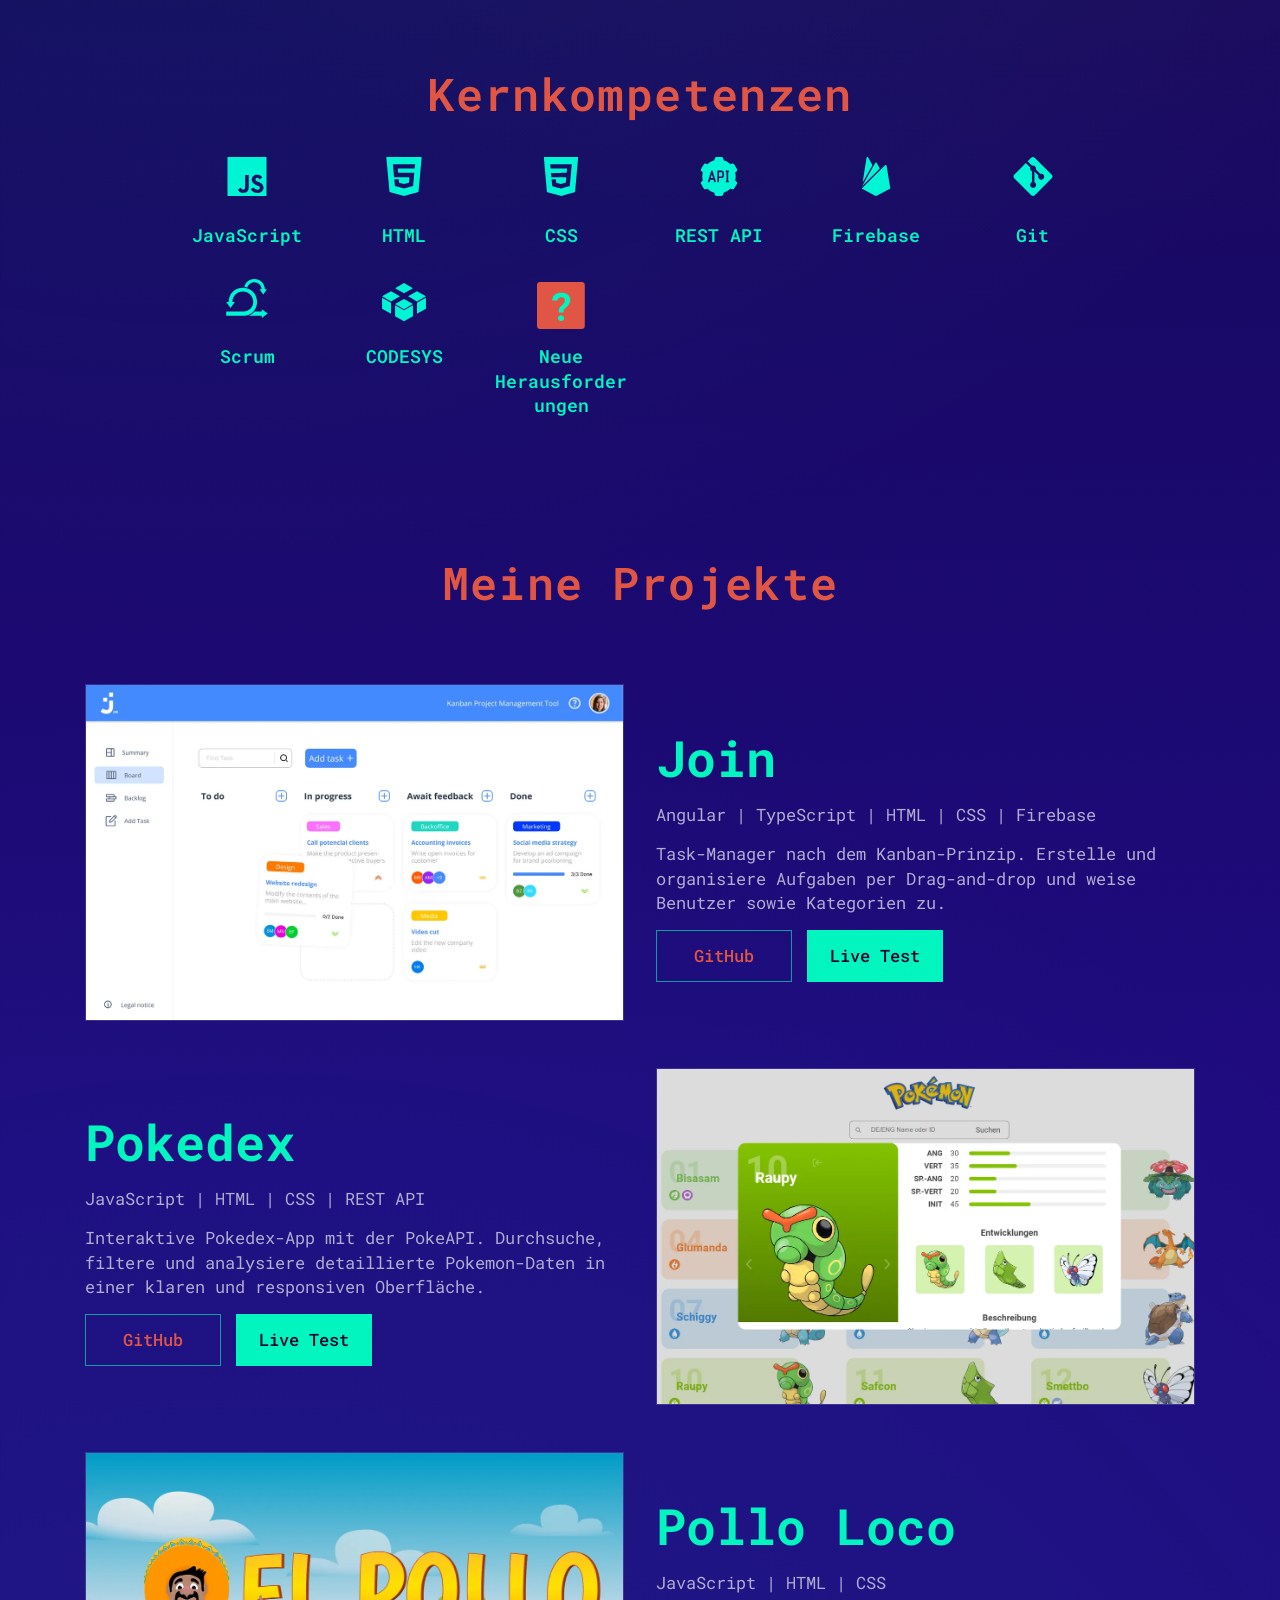
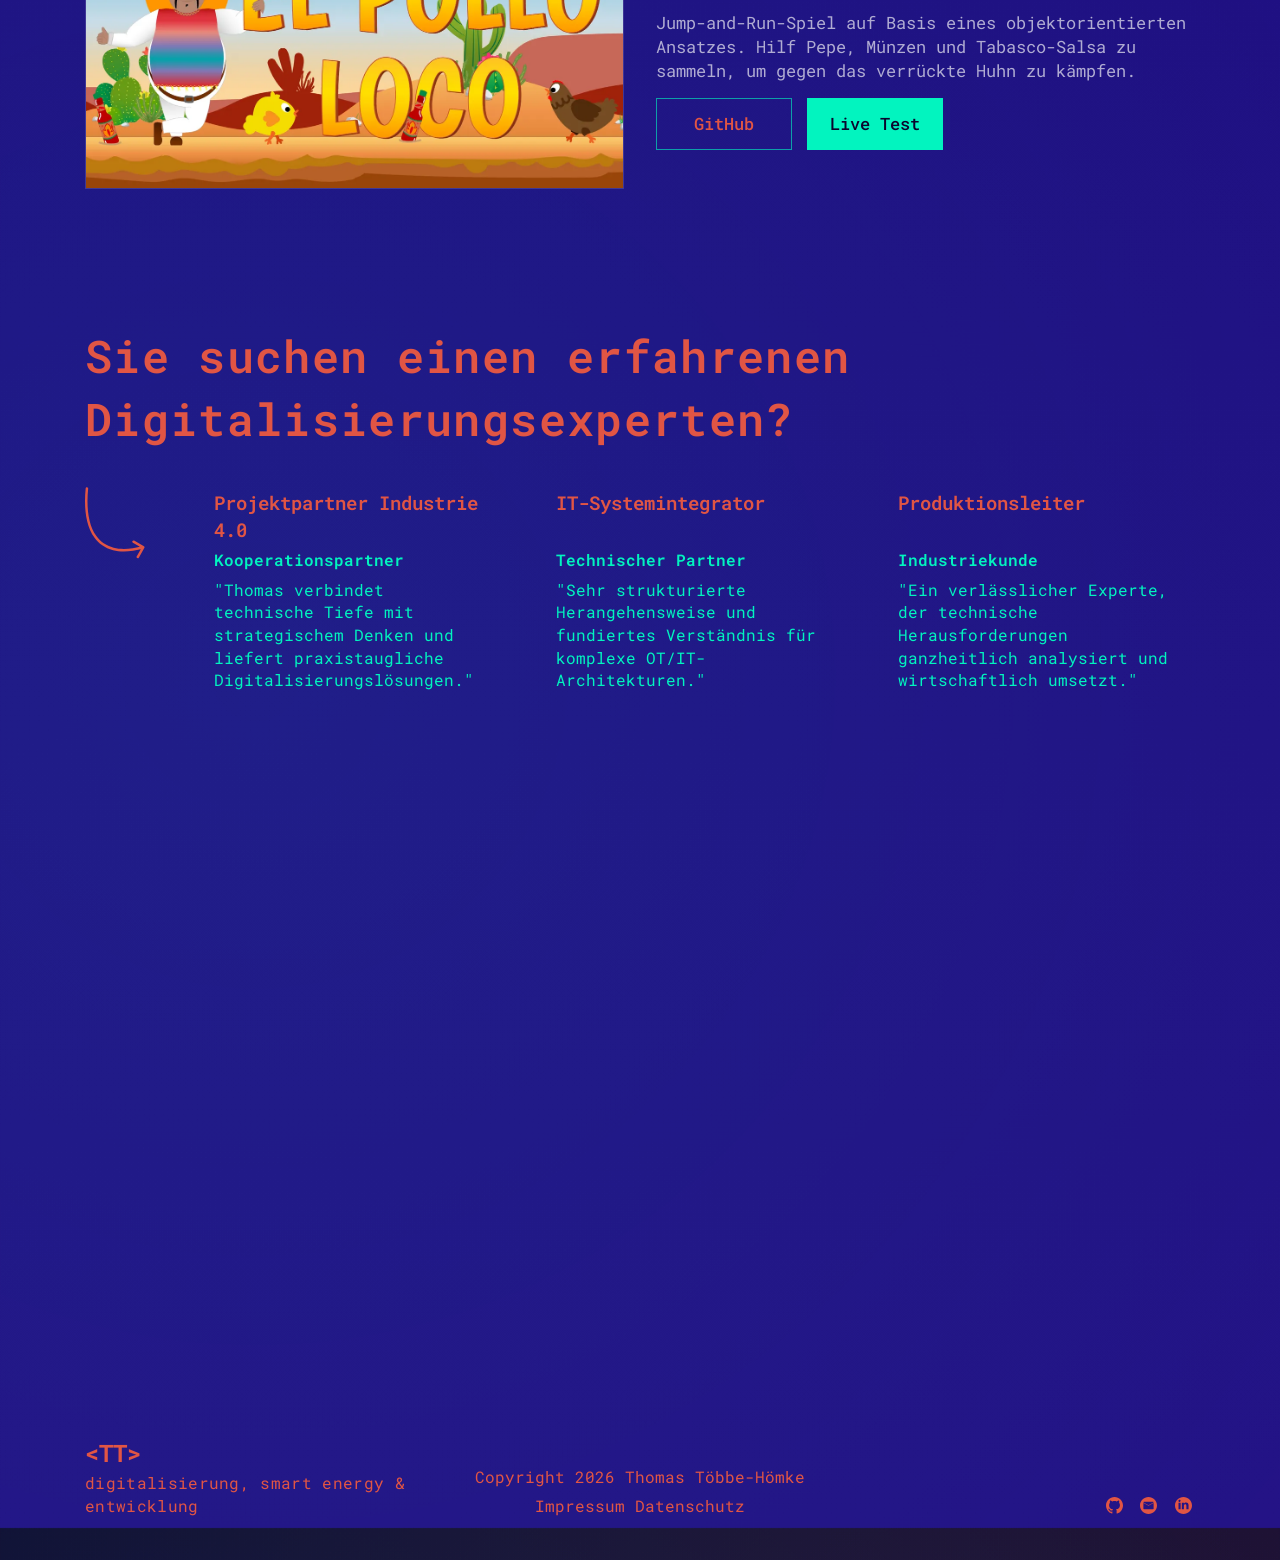
==== commit f286f92f: "fix: same footer on every site on bottom" ====
--- a/index.html
+++ b/index.html
@@ -627,7 +627,7 @@
       </section>
     </main>
 
-    <footer class="site-footer home-footer">
+    <footer class="site-footer">
       <div class="container">
         <div class="footer-content">
           <div class="footer-branding">
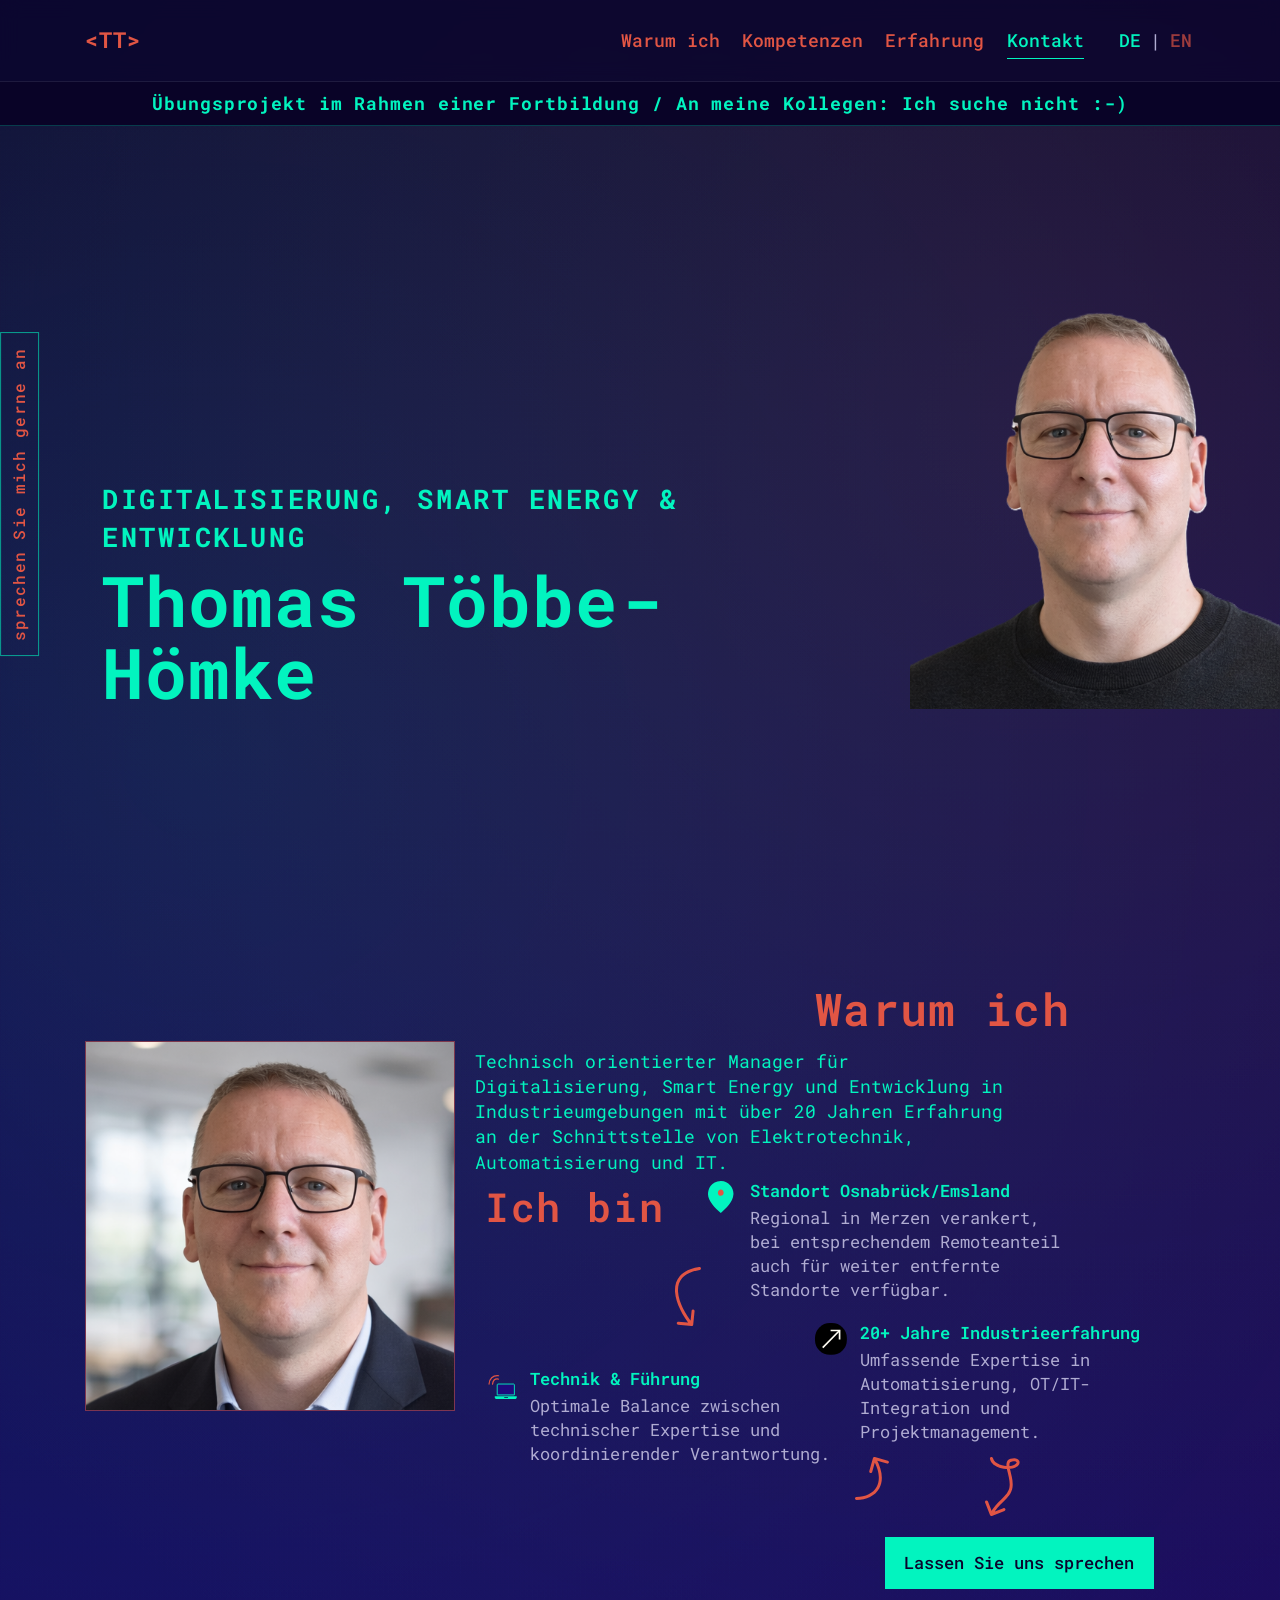
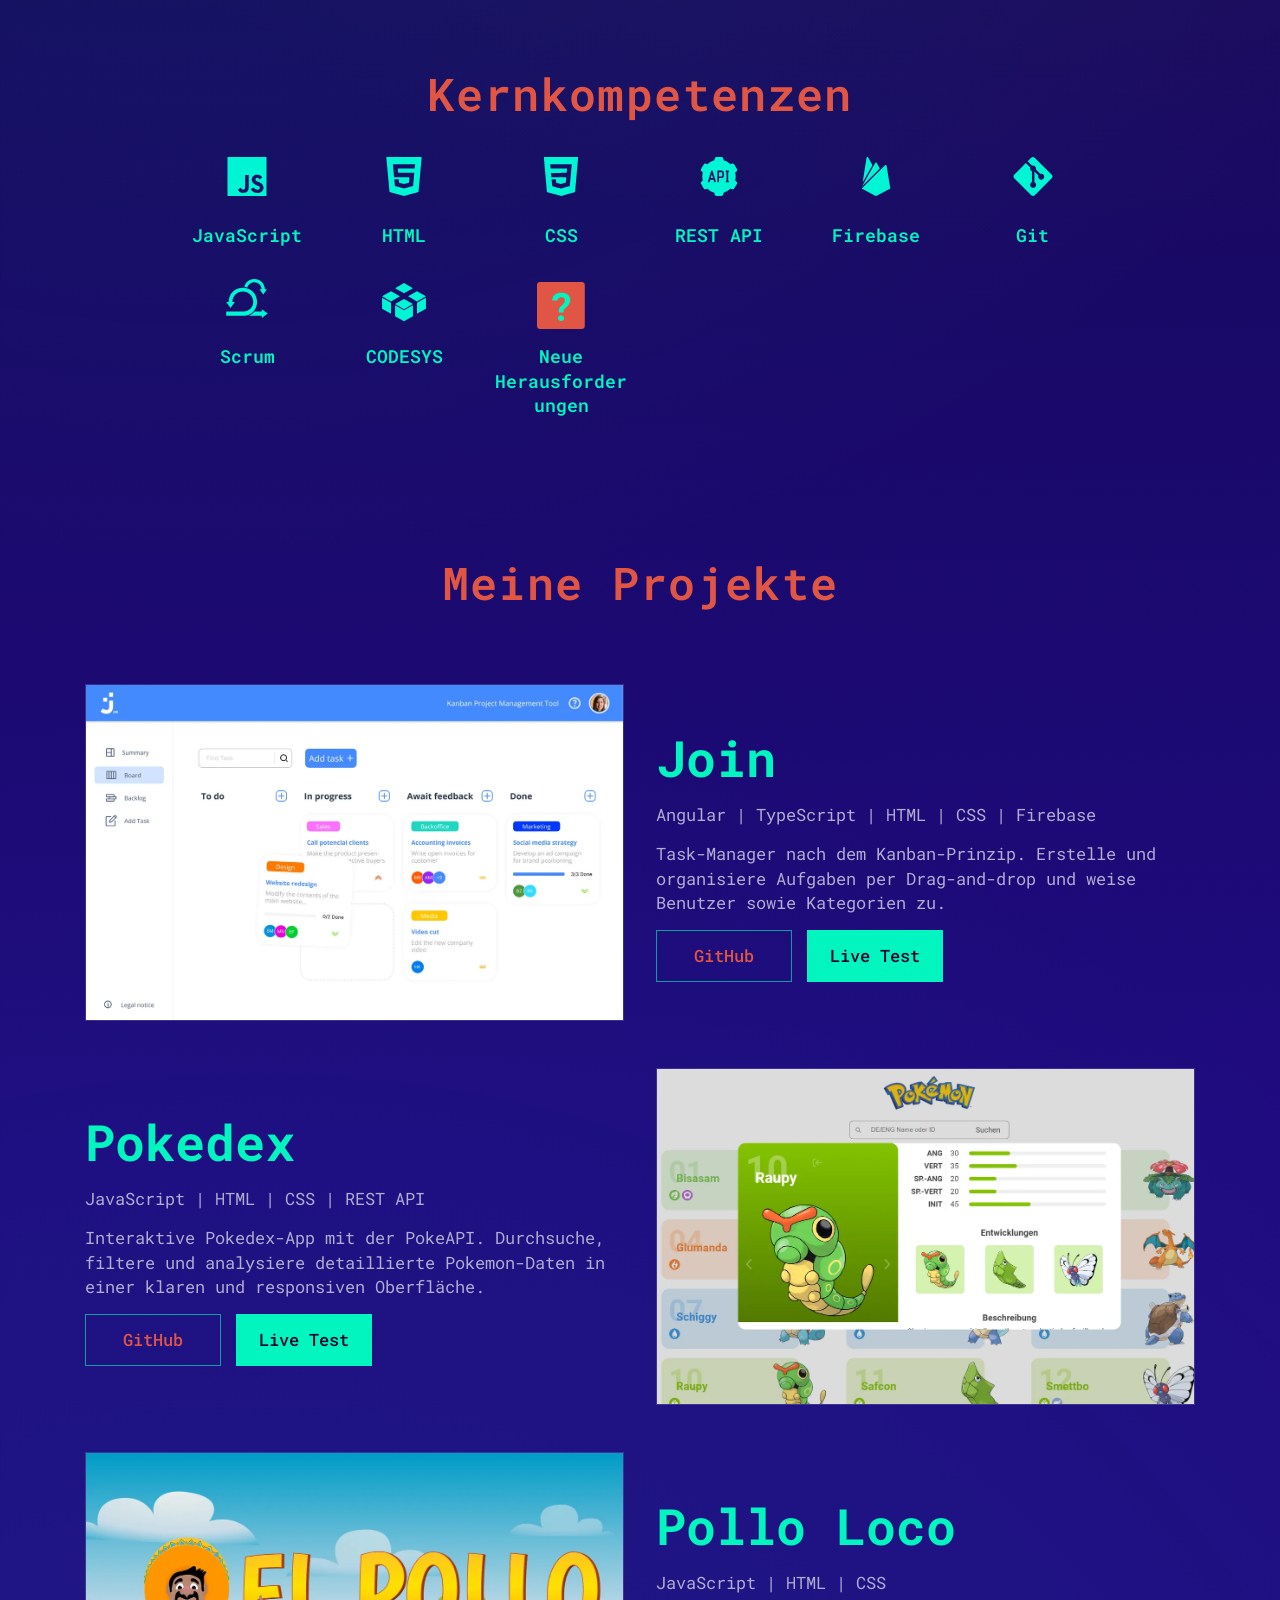
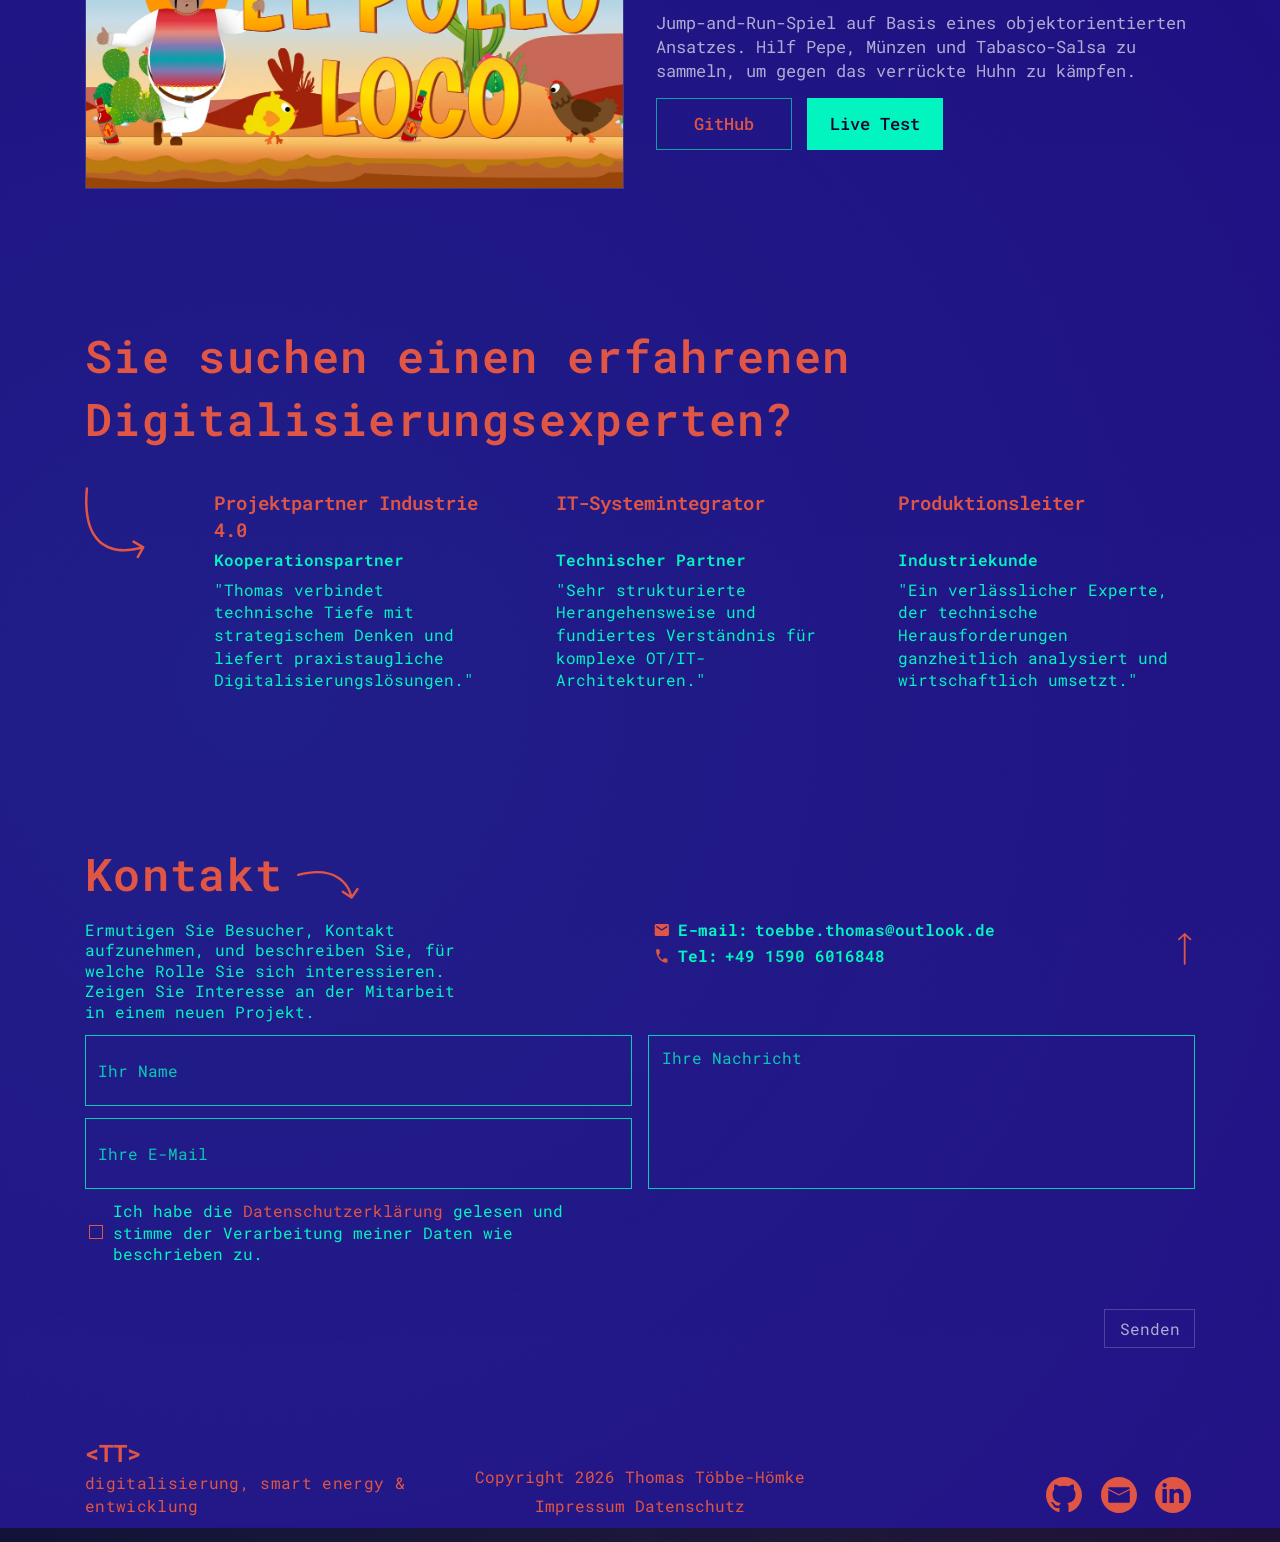
==== commit fdc854f7: "style: style: sozial icons size Fixes #21" ====
--- a/index.html
+++ b/index.html
@@ -656,10 +656,10 @@
               aria-label="GitHub"
               class="social-link"
             >
-              <img src="assets/img/icons/sectionFooter/gitHub.svg" alt="GitHub" width="30" height="30" />
+              <img src="assets/img/icons/sectionFooter/gitHub.svg" alt="GitHub" width="36" height="36" />
             </a>
             <a href="mailto:toebbe.thomas@outlook.de" aria-label="Mail" class="social-link">
-              <img src="assets/img/icons/sectionFooter/mail.svg" alt="Mail" width="30" height="30" />
+              <img src="assets/img/icons/sectionFooter/mail.svg" alt="Mail" width="36" height="36" />
             </a>
             <a
               href="https://www.linkedin.com/in/thomas-t%C3%B6bbe-a14317202"
@@ -671,8 +671,8 @@
               <img
                 src="assets/img/icons/sectionFooter/linkedIn.svg"
                 alt="LinkedIn"
-                width="30"
-                height="30"
+                width="36"
+                height="36"
               />
             </a>
           </div>
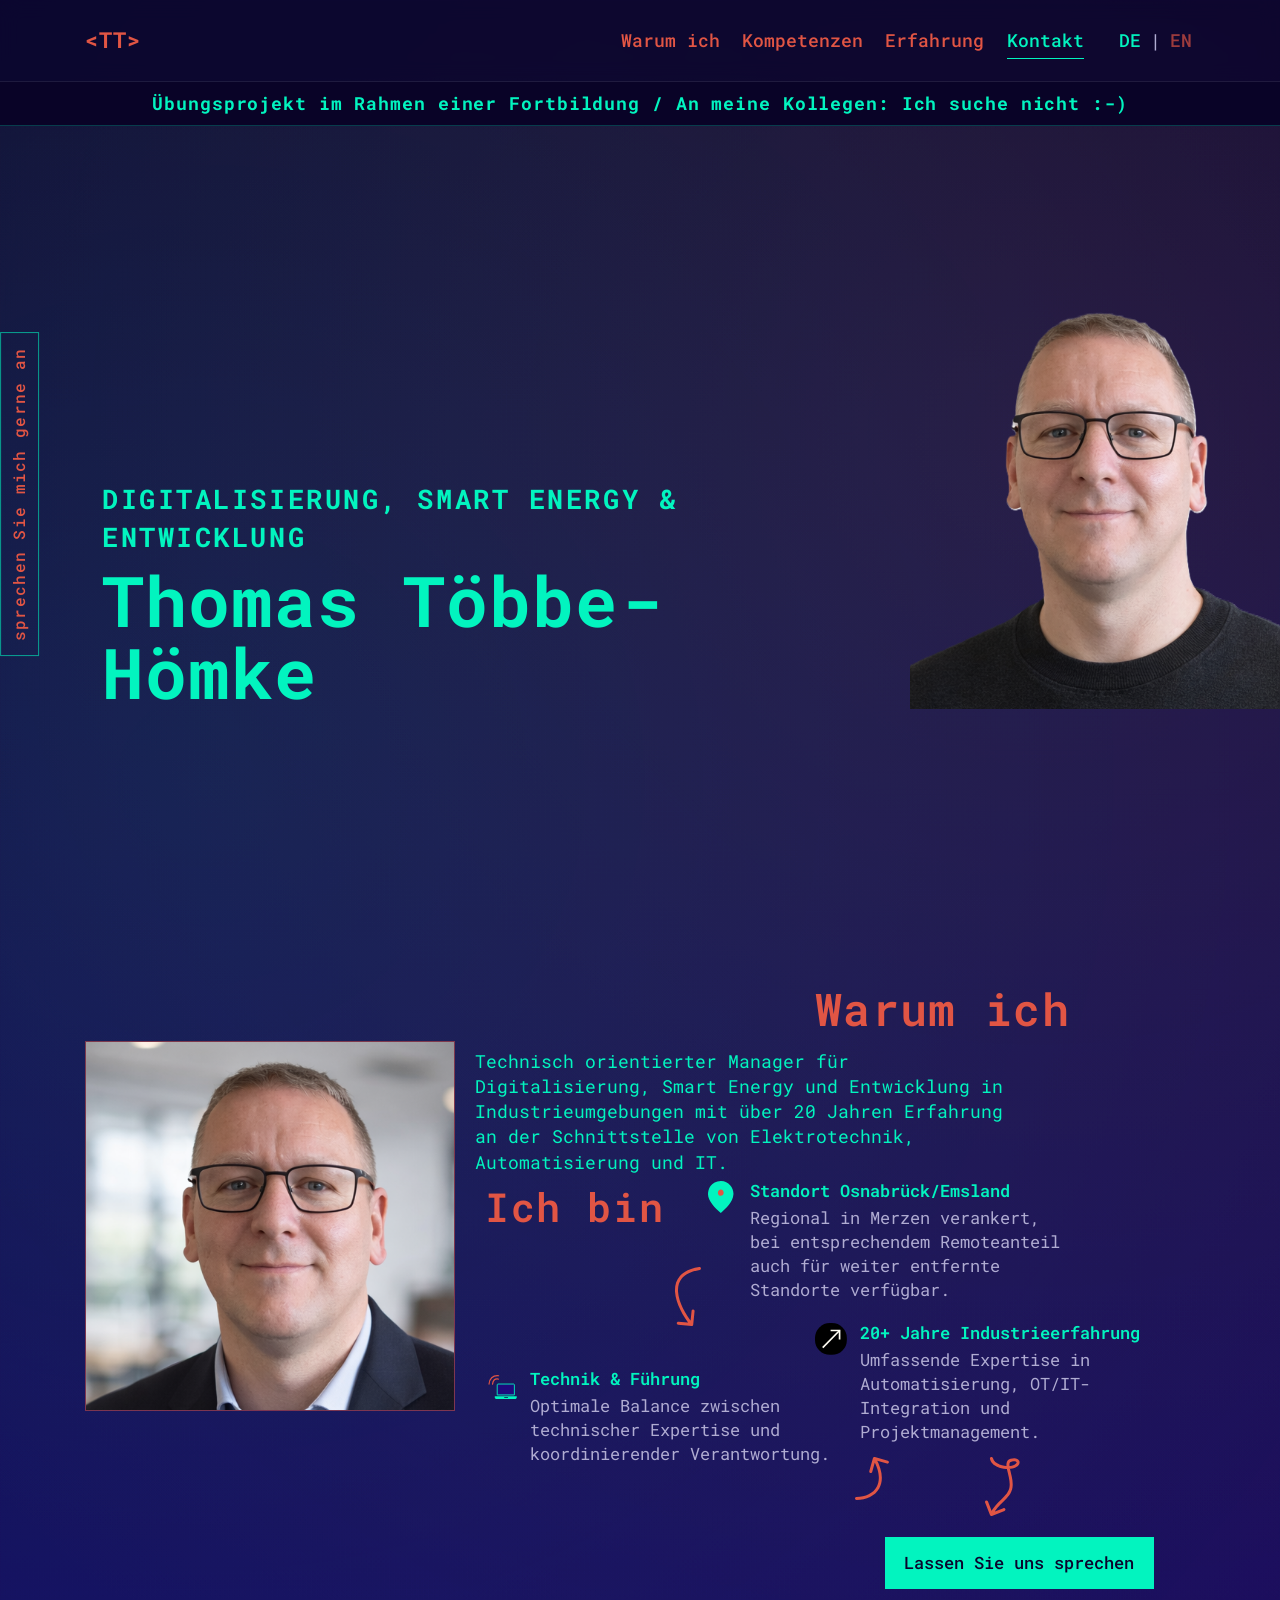
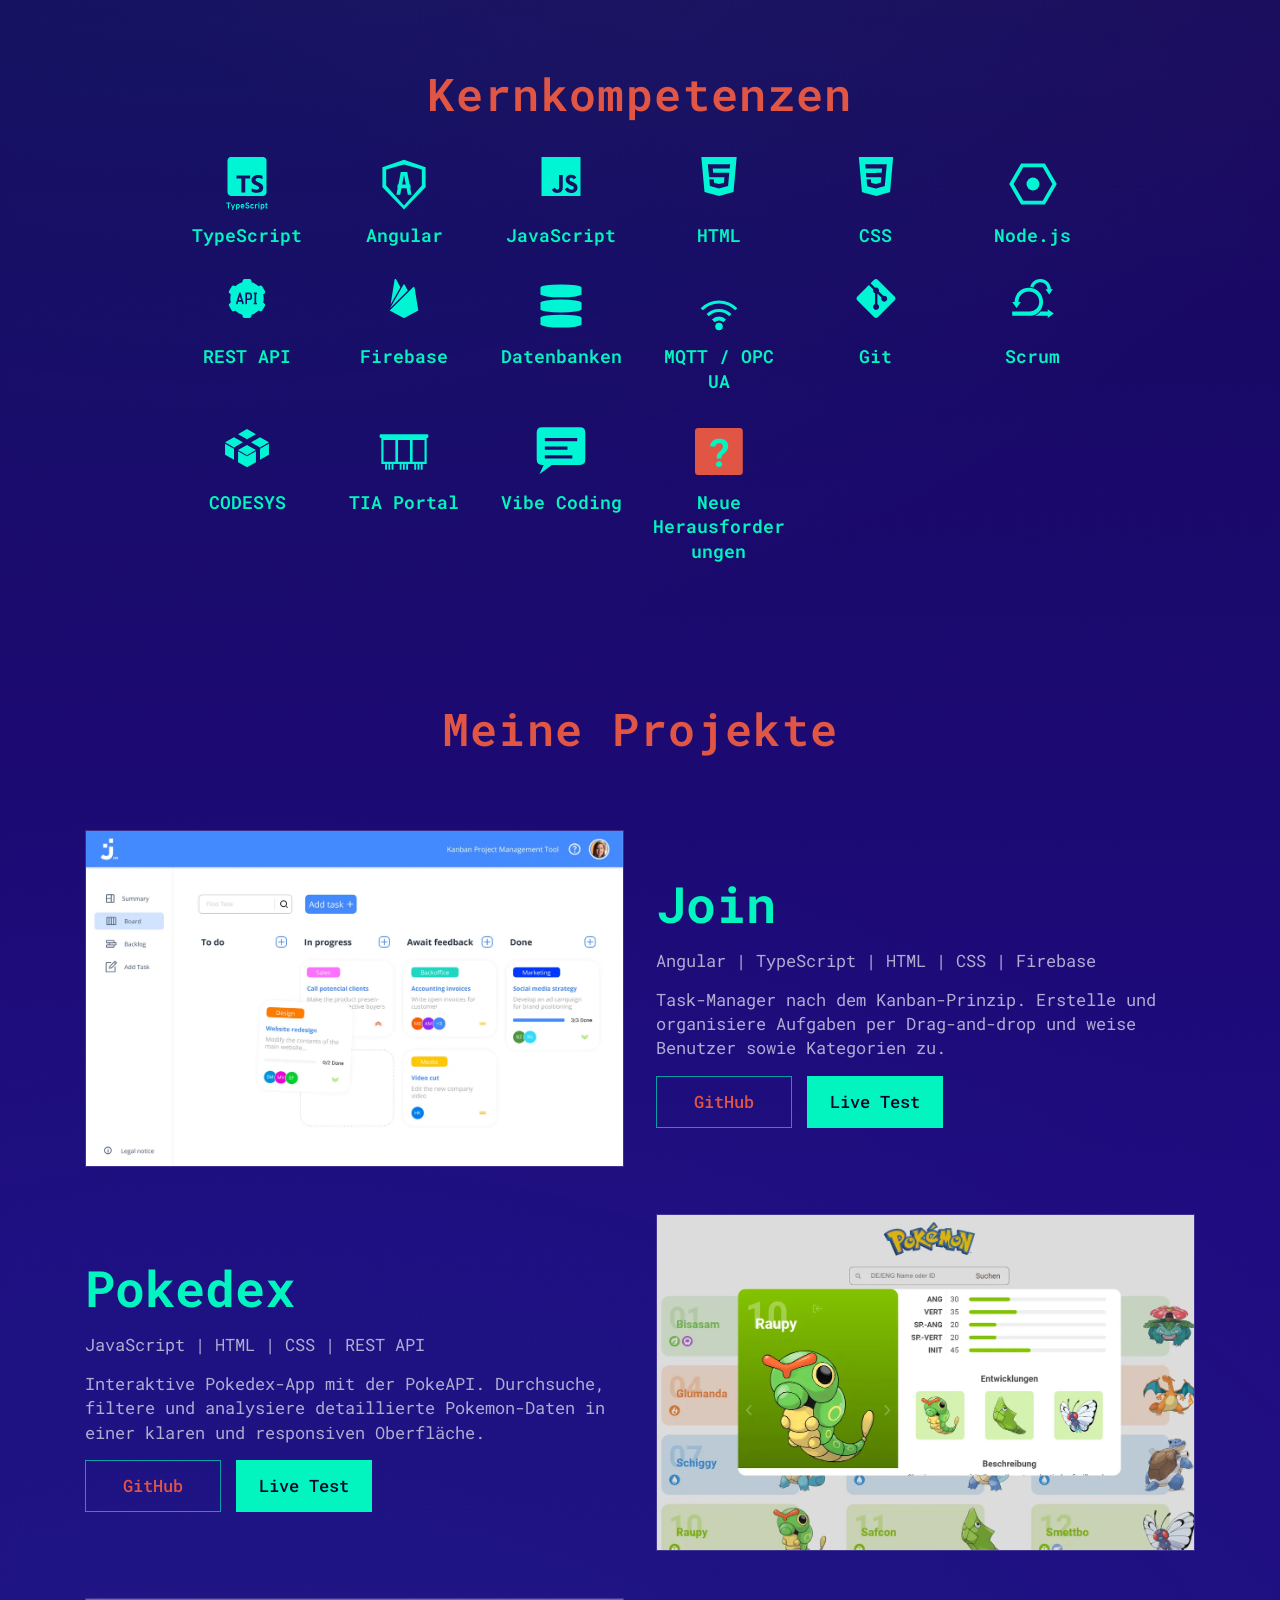
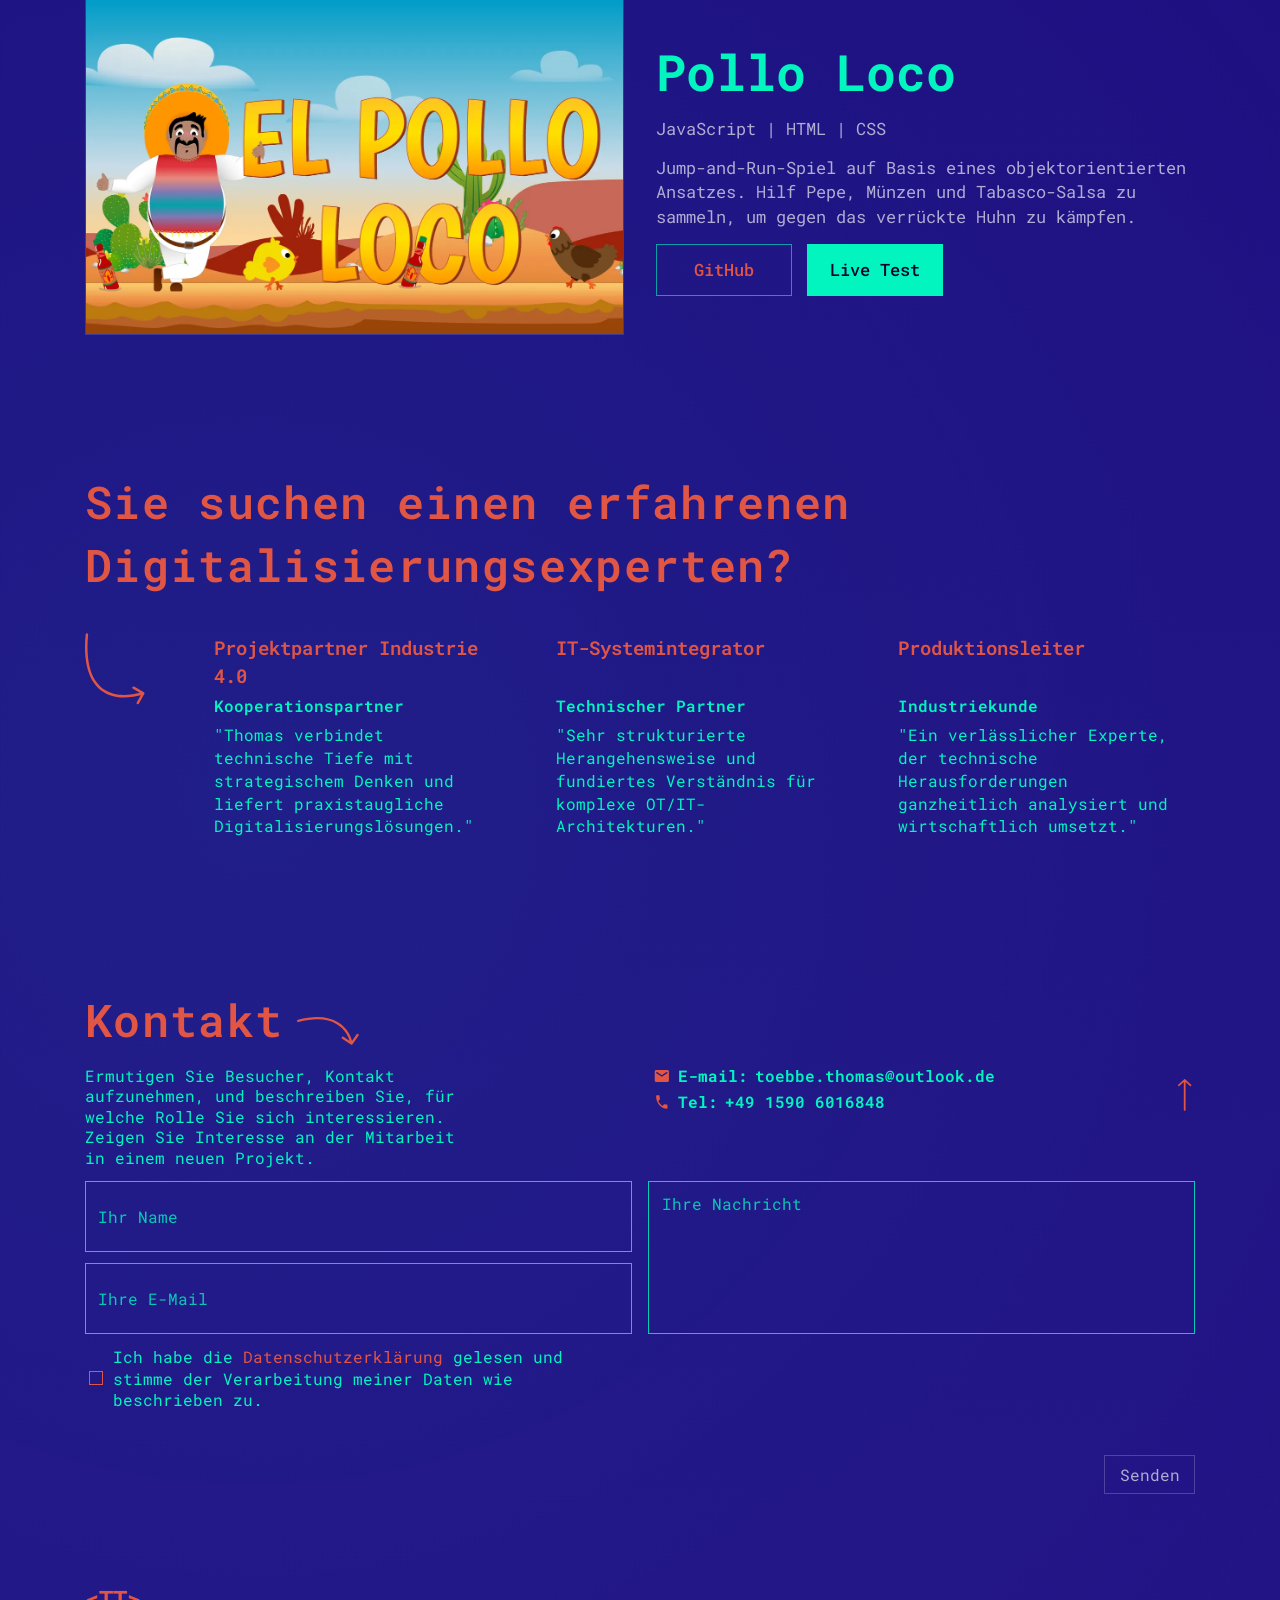
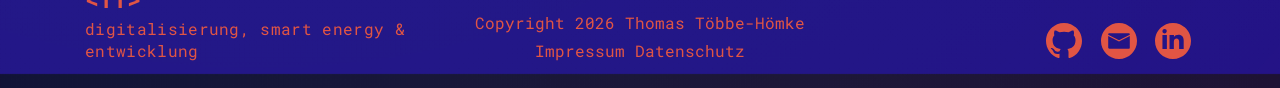
==== commit 510d7fd6: "feat: skills" ====
--- a/index.html
+++ b/index.html
@@ -205,22 +205,24 @@
           <h2 data-translation="skills.title">My Skills</h2>
 
           <div class="skills-grid">
-            <!-- <article class="skill-card">
-              <img
-                class="skill-icon"
-                src="assets/img/icons/sectionMySkills/angular.png"
-                alt=""
-                aria-hidden="true"
-              />
-            </article> -->
-            <!-- <article class="skill-card">
+            <article class="skill-card">
               <img
                 class="skill-icon"
                 src="assets/img/icons/sectionMySkills/typescript.svg"
                 alt=""
                 aria-hidden="true"
               />
-            </article> -->
+              <h3 data-translation="skills.typescript">TypeScript</h3>
+            </article>
+            <article class="skill-card">
+              <img
+                class="skill-icon"
+                src="assets/img/icons/sectionMySkills/angular.svg"
+                alt=""
+                aria-hidden="true"
+              />
+              <h3 data-translation="skills.angular">Angular</h3>
+            </article>
             <article class="skill-card">
               <img
                 class="skill-icon"
@@ -251,6 +253,15 @@
             <article class="skill-card">
               <img
                 class="skill-icon"
+                src="assets/img/icons/sectionMySkills/nodejs.svg"
+                alt=""
+                aria-hidden="true"
+              />
+              <h3 data-translation="skills.nodejs">Node.js</h3>
+            </article>
+            <article class="skill-card">
+              <img
+                class="skill-icon"
                 src="assets/img/icons/sectionMySkills/rest-api.svg"
                 alt=""
                 aria-hidden="true"
@@ -269,6 +280,24 @@
             <article class="skill-card">
               <img
                 class="skill-icon"
+                src="assets/img/icons/sectionMySkills/database.svg"
+                alt=""
+                aria-hidden="true"
+              />
+              <h3 data-translation="skills.database">Databases</h3>
+            </article>
+            <article class="skill-card">
+              <img
+                class="skill-icon"
+                src="assets/img/icons/sectionMySkills/mqtt.svg"
+                alt=""
+                aria-hidden="true"
+              />
+              <h3 data-translation="skills.mqtt">MQTT / OPC UA</h3>
+            </article>
+            <article class="skill-card">
+              <img
+                class="skill-icon"
                 src="assets/img/icons/sectionMySkills/git.svg"
                 alt=""
                 aria-hidden="true"
@@ -284,14 +313,6 @@
               />
               <h3 data-translation="skills.scrum">Scrum</h3>
             </article>
-            <!-- <article class="skill-card">
-              <img
-                class="skill-icon"
-                src="assets/img/icons/sectionMySkills/material-design.svg"
-                alt=""
-                aria-hidden="true"
-              />
-            </article> -->
             <article class="skill-card">
               <img
                 class="skill-icon"
@@ -300,6 +321,25 @@
                 aria-hidden="true"
               />
               <h3 data-translation="skills.codesys">CODESYS</h3>
+            </article>
+            <article class="skill-card">
+              <img
+                class="skill-icon"
+                src="assets/img/icons/sectionMySkills/tia-portal.svg"
+                alt=""
+                aria-hidden="true"
+              />
+              <h3 data-translation="skills.tiaPortal">TIA Portal</h3>
+            </article>
+
+            <article class="skill-card">
+              <img
+                class="skill-icon"
+                src="assets/img/icons/sectionMySkills/vibe-coding.svg"
+                alt=""
+                aria-hidden="true"
+              />
+              <h3 data-translation="skills.vibeCoding">Vibe Coding</h3>
             </article>
 
             <article class="skill-card">
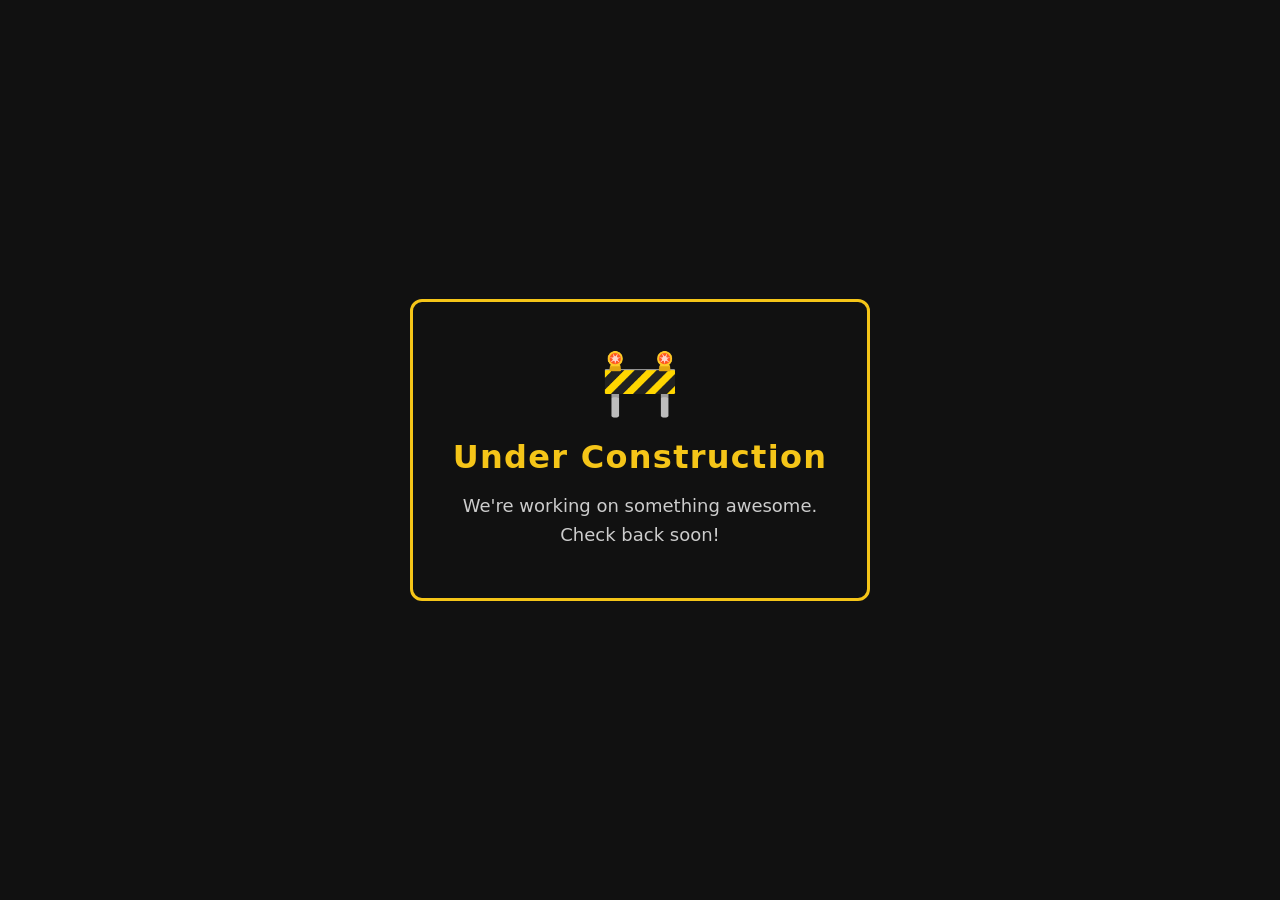
==== commit 335eb211: "feat: page under construction index" ====
--- a/index.html
+++ b/index.html
@@ -1,723 +1,68 @@
-﻿<!doctype html>
-<html lang="de">
+<!doctype html>
+<html lang="en">
   <head>
     <meta charset="UTF-8" />
     <meta name="viewport" content="width=device-width, initial-scale=1.0" />
-    <title>Thomas Többe-Hömke | Digitalisierung, Smart Energy & Entwicklung</title>
-    <meta
-      name="description"
-      content="Portfolio von Thomas Többe-Hömke, Experte für Digitalisierung und Smart Production."
-    />
-    <link rel="icon" type="image/svg+xml" href="assets/img/icons/favicon-tt.svg" />
-    <link rel="preconnect" href="https://fonts.googleapis.com" />
-    <link rel="preconnect" href="https://fonts.gstatic.com" crossorigin />
-    <link
-      href="https://fonts.googleapis.com/css2?family=Roboto+Mono:wght@300;400;500;600;700&display=swap"
-      rel="stylesheet"
-    />
-    <link rel="stylesheet" href="styles/main.css" />
-    <script src="scripts/config.js" defer></script>
-    <script src="scripts/translations.js" defer></script>
-    <script type="module" src="scripts/main.js"></script>
+    <title>Under Construction</title>
+    <style>
+      *,
+      *::before,
+      *::after {
+        box-sizing: border-box;
+        margin: 0;
+        padding: 0;
+      }
+
+      body {
+        background-color: #111;
+        color: #fff;
+        font-family: system-ui, sans-serif;
+        min-height: 100dvh;
+        display: flex;
+        align-items: center;
+        justify-content: center;
+        padding: 1.5rem;
+      }
+
+      .construction-card {
+        border: 3px solid #f5c518;
+        border-radius: 12px;
+        padding: 3rem 2.5rem;
+        text-align: center;
+        max-width: 480px;
+        width: 100%;
+      }
+
+      .construction-card__icon {
+        font-size: 4rem;
+        line-height: 1;
+        margin-bottom: 1.5rem;
+      }
+
+      .construction-card__heading {
+        font-size: 2rem;
+        font-weight: 700;
+        color: #f5c518;
+        letter-spacing: 0.04em;
+        margin-bottom: 1rem;
+      }
+
+      .construction-card__text {
+        font-size: 1.125rem;
+        color: #ccc;
+        line-height: 1.6;
+      }
+    </style>
   </head>
   <body>
-    <a class="skip-link" href="#main-content">Skip to content</a>
-
-    <header class="site-header" id="top">
-      <div class="container header-inner">
-        <a href="#top" class="logo" aria-label="Home">
-          <span class="logo-mark">&lt;TT&gt;</span>
-        </a>
-
-        <button
-          class="menu-toggle"
-          id="menu-toggle"
-          type="button"
-          aria-label="Open menu"
-          aria-expanded="false"
-          aria-controls="mobile-nav-panel"
-        >
-          <span aria-hidden="true"></span>
-          <span aria-hidden="true"></span>
-          <span aria-hidden="true"></span>
-        </button>
-
-        <div class="header-panel" id="mobile-nav-panel">
-          <nav class="main-nav" aria-label="Main navigation">
-            <a href="#why-me" data-translation="nav.why">Why me</a>
-            <a href="#skills" data-translation="nav.skills">Kompetenzen</a>
-            <a href="#projects" data-translation="nav.projects">Erfahrung</a>
-            <a href="#contact" data-translation="nav.contact">Kontakt</a>
-          </nav>
-
-          <div class="lang-switch" aria-label="Language switch">
-            <button type="button" class="lang-btn" data-lang="de" aria-pressed="false">DE</button>
-            <span class="lang-divider" aria-hidden="true">|</span>
-            <button type="button" class="lang-btn" data-lang="en" aria-pressed="false">EN</button>
-          </div>
-        </div>
+    <main>
+      <div class="construction-card">
+        <div class="construction-card__icon" aria-hidden="true">🚧</div>
+        <h1 class="construction-card__heading">Under Construction</h1>
+        <p class="construction-card__text">
+          We're working on something awesome.<br />Check back soon!
+        </p>
       </div>
-    </header>
-
-    <div
-      class="project-marquee"
-      aria-label="Project notice"
-      data-translation="marquee.label"
-      data-translation-attr="aria-label"
-    >
-      <div class="project-marquee-track" aria-hidden="true">
-        <span class="project-marquee-text" data-translation="marquee.text">
-          Übungsprojekt im Rahmen einer Fortbildung / An meine Kollegen: Ich suche nicht :-)
-        </span>
-        <span class="project-marquee-text" data-translation="marquee.text">
-          Übungsprojekt im Rahmen einer Fortbildung / An meine Kollegen: Ich suche nicht :-)
-        </span>
-      </div>
-    </div>
-
-    <div class="mobile-nav-backdrop" id="mobile-nav-backdrop" hidden></div>
-
-    <main id="main-content">
-      <section class="section hero reveal">
-        <div class="container hero-grid">
-          <a class="contact-rail" href="#contact" data-translation="hero.available">Open to work</a>
-
-          <div class="hero-copy">
-            <p class="kicker" data-translation="hero.role">Frontend Developer</p>
-            <h1 data-translation="hero.name">Thomas Toebbe-Hömke</h1>
-          </div>
-
-          <div class="hero-scroll">
-            <a href="#why-me" aria-label="Scroll to next section">
-              <img
-                class="scroll-icon"
-                src="assets/img/icons/scroll-down.svg"
-                alt=""
-                aria-hidden="true"
-              />
-            </a>
-            <!-- <p class="scroll-hint" data-translation="hero.scrollHint">Scroll to discover</p> -->
-          </div>
-
-          <div class="hero-image-frame">
-            <img
-              src="assets/img/TT/portfolio_Thomas7.png"
-              alt="Portrait of Thomas Toebbe-Hoemke"
-              data-translation="hero.imageAlt"
-              data-translation-attr="alt"
-            />
-          </div>
-        </div>
-      </section>
-
-      <section class="section why-me reveal" id="why-me">
-        <div class="container why-layout">
-          <div class="why-image-frame why-image-pos">
-            <img
-              src="assets/img/TT/portfolio_Thomas3.png"
-              alt="Thomas outdoors"
-              data-translation="why.imageAlt"
-              data-translation-attr="alt"
-            />
-          </div>
-
-          <div class="why-content">
-            <h2 class="why-title" data-translation="why.title">Why me</h2>
-            <p class="why-lead" data-translation="why.lead">
-              I turn user requirements into clean, maintainable interfaces and collaborate
-              effectively in agile teams.
-            </p>
-            <p class="why-i-am" data-translation="why.iAm">I am</p>
-
-            <ul class="why-list">
-              <li class="why-item why-item-1">
-                <img
-                  class="why-icon"
-                  src="assets/img/icons/sectionWhyMe/position.svg"
-                  alt=""
-                  aria-hidden="true"
-                />
-                <div class="why-item-copy">
-                  <h3 data-translation="why.item1.title">Located in Hamburg</h3>
-                  <p data-translation="why.item1.body">
-                    Based in Germany and available for local or remote collaboration.
-                  </p>
-                </div>
-              </li>
-              <li class="why-item why-item-2">
-                <img
-                  class="why-icon"
-                  src="assets/img/icons/sectionWhyMe/pcRemote.svg"
-                  alt=""
-                  aria-hidden="true"
-                />
-                <div class="why-item-copy">
-                  <h3 data-translation="why.item2.title">Remote-friendly</h3>
-                  <p data-translation="why.item2.body">
-                    Comfortable with async workflows, reviews, and distributed teamwork.
-                  </p>
-                </div>
-              </li>
-              <li class="why-item why-item-3">
-                <img
-                  class="why-icon"
-                  src="assets/img/icons/sectionWhyMe/projekt-arrow.svg"
-                  alt=""
-                  aria-hidden="true"
-                />
-                <div class="why-item-copy">
-                  <h3 data-translation="why.item3.title">Open to relocation</h3>
-                  <p data-translation="why.item3.body">
-                    Willing to move for a strong team and impactful product mission.
-                  </p>
-                </div>
-              </li>
-            </ul>
-
-            <a href="#contact" class="btn btn-primary why-cta" data-translation="cta.talk"
-              >Let's talk</a
-            >
-          </div>
-
-          <img
-            class="why-arrow why-arrow-1"
-            src="assets/img/icons/sectionWhyMe/arrowDown.svg"
-            alt=""
-            aria-hidden="true"
-          />
-          <img
-            class="why-arrow why-arrow-2"
-            src="assets/img/icons/sectionWhyMe/arrowUp.svg"
-            alt=""
-            aria-hidden="true"
-          />
-          <img
-            class="why-arrow why-arrow-3"
-            src="assets/img/icons/sectionWhyMe/ArrowCircleDown.svg"
-            alt=""
-            aria-hidden="true"
-          />
-        </div>
-      </section>
-
-      <section class="section skills reveal" id="skills">
-        <div class="container">
-          <h2 data-translation="skills.title">My Skills</h2>
-
-          <div class="skills-grid">
-            <article class="skill-card">
-              <img
-                class="skill-icon"
-                src="assets/img/icons/sectionMySkills/typescript.svg"
-                alt=""
-                aria-hidden="true"
-              />
-              <h3 data-translation="skills.typescript">TypeScript</h3>
-            </article>
-            <article class="skill-card">
-              <img
-                class="skill-icon"
-                src="assets/img/icons/sectionMySkills/angular.svg"
-                alt=""
-                aria-hidden="true"
-              />
-              <h3 data-translation="skills.angular">Angular</h3>
-            </article>
-            <article class="skill-card">
-              <img
-                class="skill-icon"
-                src="assets/img/icons/sectionMySkills/javascript.svg"
-                alt=""
-                aria-hidden="true"
-              />
-              <h3 data-translation="skills.javascript">JavaScript</h3>
-            </article>
-            <article class="skill-card">
-              <img
-                class="skill-icon"
-                src="assets/img/icons/sectionMySkills/html.svg"
-                alt=""
-                aria-hidden="true"
-              />
-              <h3 data-translation="skills.html">HTML</h3>
-            </article>
-            <article class="skill-card">
-              <img
-                class="skill-icon"
-                src="assets/img/icons/sectionMySkills/css.svg"
-                alt=""
-                aria-hidden="true"
-              />
-              <h3 data-translation="skills.css">CSS</h3>
-            </article>
-            <article class="skill-card">
-              <img
-                class="skill-icon"
-                src="assets/img/icons/sectionMySkills/nodejs.svg"
-                alt=""
-                aria-hidden="true"
-              />
-              <h3 data-translation="skills.nodejs">Node.js</h3>
-            </article>
-            <article class="skill-card">
-              <img
-                class="skill-icon"
-                src="assets/img/icons/sectionMySkills/rest-api.svg"
-                alt=""
-                aria-hidden="true"
-              />
-              <h3 data-translation="skills.restApi">REST API</h3>
-            </article>
-            <article class="skill-card">
-              <img
-                class="skill-icon"
-                src="assets/img/icons/sectionMySkills/firebase.svg"
-                alt=""
-                aria-hidden="true"
-              />
-              <h3 data-translation="skills.firebase">Firebase</h3>
-            </article>
-            <article class="skill-card">
-              <img
-                class="skill-icon"
-                src="assets/img/icons/sectionMySkills/database.svg"
-                alt=""
-                aria-hidden="true"
-              />
-              <h3 data-translation="skills.database">Databases</h3>
-            </article>
-            <article class="skill-card">
-              <img
-                class="skill-icon"
-                src="assets/img/icons/sectionMySkills/mqtt.svg"
-                alt=""
-                aria-hidden="true"
-              />
-              <h3 data-translation="skills.mqtt">MQTT / OPC UA</h3>
-            </article>
-            <article class="skill-card">
-              <img
-                class="skill-icon"
-                src="assets/img/icons/sectionMySkills/git.svg"
-                alt=""
-                aria-hidden="true"
-              />
-              <h3 data-translation="skills.git">Git</h3>
-            </article>
-            <article class="skill-card">
-              <img
-                class="skill-icon"
-                src="assets/img/icons/sectionMySkills/scrum.svg"
-                alt=""
-                aria-hidden="true"
-              />
-              <h3 data-translation="skills.scrum">Scrum</h3>
-            </article>
-            <article class="skill-card">
-              <img
-                class="skill-icon"
-                src="assets/img/icons/sectionMySkills/codesys.svg"
-                alt=""
-                aria-hidden="true"
-              />
-              <h3 data-translation="skills.codesys">CODESYS</h3>
-            </article>
-            <article class="skill-card">
-              <img
-                class="skill-icon"
-                src="assets/img/icons/sectionMySkills/tia-portal.svg"
-                alt=""
-                aria-hidden="true"
-              />
-              <h3 data-translation="skills.tiaPortal">TIA Portal</h3>
-            </article>
-
-            <article class="skill-card">
-              <img
-                class="skill-icon"
-                src="assets/img/icons/sectionMySkills/vibe-coding.svg"
-                alt=""
-                aria-hidden="true"
-              />
-              <h3 data-translation="skills.vibeCoding">Vibe Coding</h3>
-            </article>
-
-            <article class="skill-card">
-              <img
-                class="skill-icon"
-                src="assets/img/icons/sectionMySkills/question.svg"
-                alt=""
-                aria-hidden="true"
-              />
-              <h3 class="challenge-text" data-translation="skills.challenge">Challenge me</h3>
-            </article>
-          </div>
-
-          <!-- Mobile Skills CTA -->
-          <div class="mobile-skills-cta">
-            <img 
-              class="mobile-arrow"
-              src="assets/img/icons/sectionWhyMe/arrowDown.svg"
-              alt=""
-              aria-hidden="true"
-            />
-            <p class="mobile-skills-text" data-translation="skills.mobile.text">
-              I am always happy to learn new technologies, just tell me what you need.
-            </p>
-            <a href="#contact" class="btn btn-primary" data-translation="cta.talk">
-              Let's talk
-            </a>
-          </div>
-        </div>
-      </section>
-
-      <section class="section projects reveal" id="projects">
-        <div class="container">
-          <h2 data-translation="projects.title">My Projects</h2>
-
-          <article class="project-card">
-            <div class="project-media">
-              <img
-                src="assets/img/icons/sectionMyProjects/join.webp"
-                alt="Screenshot of Join project"
-                data-translation="projects.join.imageAlt"
-                data-translation-attr="alt"
-              />
-            </div>
-            <div class="project-content">
-              <h3>Join</h3>
-              <p class="stack">Angular | TypeScript | HTML | CSS | Firebase</p>
-              <p data-translation="projects.join.desc">
-                Task manager inspired by the Kanban System. Create and organize tasks using drag and
-                drop functions, assign users and categories.
-              </p>
-              <div class="project-actions">
-                <a
-                  class="btn btn-secondary"
-                  href="https://github.com/ttoebbe/024_Join"
-                  target="_blank"
-                  rel="noreferrer"
-                  data-translation="projects.github"
-                  >GitHub</a
-                >
-                <a
-                  class="btn btn-primary"
-                  href="https://join.thomas-toebbe.de"
-                  target="_blank"
-                  rel="noreferrer"
-                  data-translation="projects.live"
-                  >Live Test</a
-                >
-              </div>
-            </div>
-          </article>
-
-          <article class="project-card reverse">
-            <div class="project-media">
-              <img
-                src="assets/img/icons/sectionMyProjects/pokedex.webp"
-                alt="Screenshot of Pokedex project"
-                data-translation="projects.pokedex.imageAlt"
-                data-translation-attr="alt"
-              />
-            </div>
-            <div class="project-content">
-              <h3>Pokedex</h3>
-              <p class="stack">JavaScript | HTML | CSS | REST API</p>
-              <p data-translation="projects.pokedex.desc">
-                Interactive Pokedex app using PokeAPI. Browse, search and inspect detailed Pokemon
-                data with a clean and responsive interface.
-              </p>
-              <div class="project-actions">
-                <a
-                  class="btn btn-secondary"
-                  href="https://github.com/ttoebbe/022_Pokedex"
-                  target="_blank"
-                  rel="noreferrer"
-                  data-translation="projects.github"
-                  >GitHub</a
-                >
-                <a
-                  class="btn btn-primary"
-                  href="https://pokedex.thomas-toebbe.de"
-                  target="_blank"
-                  rel="noreferrer"
-                  data-translation="projects.live"
-                  >Live Test</a
-                >
-              </div>
-            </div>
-          </article>
-
-          <article class="project-card">
-            <div class="project-media">
-              <img
-                src="assets/img/icons/sectionMyProjects/el-pollo-loco.webp"
-                alt="Screenshot of Pollo Loco project"
-                data-translation="projects.pollo.imageAlt"
-                data-translation-attr="alt"
-              />
-            </div>
-            <div class="project-content">
-              <h3>Pollo Loco</h3>
-              <p class="stack">JavaScript | HTML | CSS</p>
-              <p data-translation="projects.pollo.desc">
-                Jump, run and throw game based on object-oriented approach. Help Pepe to find coins
-                and tabasco salsa to fight against the crazy hen.
-              </p>
-              <div class="project-actions">
-                <a
-                  class="btn btn-secondary"
-                  href="https://github.com/ttoebbe/025_PolloLoco"
-                  target="_blank"
-                  rel="noreferrer"
-                  data-translation="projects.github"
-                  >GitHub</a
-                >
-                <a
-                  class="btn btn-primary"
-                  href="https://polloloco.thomas-toebbe.de"
-                  target="_blank"
-                  rel="noreferrer"
-                  data-translation="projects.live"
-                  >Live Test</a
-                >
-              </div>
-            </div>
-          </article>
-        </div>
-      </section>
-
-      <section class="section testimonials reveal">
-        <div class="container">
-          <div class="testimonials-header">
-            <h2 data-translation="testimonials.title">
-              Need a teammate? Here is what my colleagues say.
-            </h2>
-          </div>
-
-          <div class="testimonials-content">
-            <div class="testimonials-arrow"></div>
-            <div class="testimonial-grid">
-            <article class="testimonial-card">
-              <h3 data-translation="testimonials.one.name">Thomas Többe</h3>
-              <p class="role" data-translation="testimonials.one.role">Project Partner</p>
-              <p data-translation="testimonials.one.quote">
-                "Thomas keeps calm under pressure and delivers clean frontend solutions with great
-                structure."
-              </p>
-            </article>
-            <article class="testimonial-card">
-              <h3 data-translation="testimonials.two.name">Evelyn Marr</h3>
-              <p class="role" data-translation="testimonials.two.role">Project Mentor</p>
-              <p data-translation="testimonials.two.quote">
-                "Very detail-oriented and collaborative. Communication was always clear and
-                constructive."
-              </p>
-            </article>
-            <article class="testimonial-card">
-              <h3 data-translation="testimonials.three.name">Jens Krueger</h3>
-              <p class="role" data-translation="testimonials.three.role">Scrum Master</p>
-              <p data-translation="testimonials.three.quote">
-                "A reliable team player who turns requirements into user-focused interface
-                components."
-              </p>
-            </article>
-            </div>
-          </div>
-        </div>
-      </section>
-
-      <section class="section contact reveal" id="contact">
-        <div class="container contact-layout">
-          <div class="contact-header">
-            <h2 data-translation="contact.title">Contact me</h2>
-            <img
-              class="contact-header-arrow"
-              src="assets/img/icons/sectionContactMe/arrow right.svg"
-              alt=""
-              aria-hidden="true"
-            />
-          </div>
-
-          <div class="contact-meta">
-            <p class="contact-lead" data-translation="contact.lead">
-              Encourage people to contact you and describe what role you are interested in. Express
-              interest in contributing to a new project.
-            </p>
-
-            <div class="contact-details">
-              <p class="contact-detail">
-                <img
-                  class="contact-detail-icon"
-                  src="assets/img/icons/sectionContactMe/%F0%9F%A6%86%20icon%20_email_.svg"
-                  alt=""
-                  aria-hidden="true"
-                />
-                <strong data-translation="contact.emailLabel">E-mail:</strong>
-                <a id="contact-email" href="mailto:toebbe.thomas@outlook.de"
-                  >toebbe.thomas@outlook.de</a
-                >
-              </p>
-              <p class="contact-detail">
-                <img
-                  class="contact-detail-icon"
-                  src="assets/img/icons/sectionContactMe/%F0%9F%A6%86%20icon%20_phone_.svg"
-                  alt=""
-                  aria-hidden="true"
-                />
-                <strong data-translation="contact.phoneLabel">Tel:</strong>
-                <a id="contact-phone" href="tel:+491590601684">+49 1590 6016848</a>
-              </p>
-            </div>
-          </div>
-
-          <form id="contact-form" class="contact-form-layout" novalidate>
-            <input
-              id="website"
-              name="website"
-              type="text"
-              tabindex="-1"
-              autocomplete="off"
-              aria-hidden="true"
-              style="position:absolute;left:-9999px;opacity:0;pointer-events:none;"
-            />
-
-            <div class="contact-form-left">
-              <label for="name" class="sr-only" data-translation="form.name.label">Your name</label>
-              <input
-                id="name"
-                name="name"
-                type="text"
-                autocomplete="name"
-                required
-                data-translation="form.name.placeholder"
-                data-translation-attr="placeholder"
-                placeholder="Your name"
-              />
-
-              <label for="email" class="sr-only" data-translation="form.email.label"
-                >Your email</label
-              >
-              <input
-                id="email"
-                name="email"
-                type="email"
-                autocomplete="email"
-                required
-                data-translation="form.email.placeholder"
-                data-translation-attr="placeholder"
-                placeholder="Your email"
-              />
-            </div>
-
-            <div class="contact-form-right">
-              <label for="message" class="sr-only" data-translation="form.message.label"
-                >Your message</label
-              >
-              <textarea
-                id="message"
-                name="message"
-                rows="6"
-                required
-                data-translation="form.message.placeholder"
-                data-translation-attr="placeholder"
-                placeholder="Your message"
-              ></textarea>
-            </div>
-
-            <div class="consent-group">
-              <input
-                id="privacy-accepted"
-                name="privacy-accepted"
-                class="consent-checkbox"
-                type="checkbox"
-                required
-              />
-              <label class="consent-text" for="privacy-accepted">
-                <span data-translation="form.privacy.prefix">I've read the </span>
-                <a href="privacy-policy.html" data-translation="form.privacy.link"
-                  >privacy policy</a
-                >
-                <span data-translation="form.privacy.suffix"
-                  > and agree to the processing of my data as outlined.</span
-                >
-              </label>
-            </div>
-
-            <div id="form-status" class="form-status" role="status" aria-live="polite"></div>
-
-            <div class="contact-actions">
-              <button type="submit" class="btn btn-contact" id="submit-btn" data-translation="form.submit">
-                Send
-              </button>
-            </div>
-          </form>
-
-          <a
-            class="contact-up-arrow"
-            href="#top"
-            aria-label="Back to top"
-            data-translation="contact.backToTop"
-            data-translation-attr="aria-label"
-          >
-            <img src="assets/img/icons/sectionContactMe/arrow up.svg" alt="" aria-hidden="true" />
-          </a>
-        </div>
-      </section>
     </main>
-
-    <footer class="site-footer">
-      <div class="container">
-        <div class="footer-content">
-          <div class="footer-branding">
-            <div class="footer-logo">&lt;TT&gt;</div>
-            <span class="footer-tagline" data-translation="footer.tagline"
-              >Digitalization, Smart Energy & Development</span
-            >
-          </div>
-
-          <div class="footer-legal">
-            <p id="footer-copy" data-translation="footer.copy">
-              Copyright {{year}} Thomas Többe-Hömke
-            </p>
-            <div class="footer-links">
-              <a href="legal-notice.html" data-translation="footer.legal">Legal notice</a>
-              <span class="footer-separator">|</span>
-              <a href="privacy-policy.html" data-translation="footer.privacy">Privacy policy</a>
-            </div>
-          </div>
-
-          <div class="footer-social">
-            <a
-              href="https://github.com/ttoebbe"
-              target="_blank"
-              rel="noopener"
-              aria-label="GitHub"
-              class="social-link"
-            >
-              <img src="assets/img/icons/sectionFooter/gitHub.svg" alt="GitHub" width="36" height="36" />
-            </a>
-            <a href="mailto:toebbe.thomas@outlook.de" aria-label="Mail" class="social-link">
-              <img src="assets/img/icons/sectionFooter/mail.svg" alt="Mail" width="36" height="36" />
-            </a>
-            <a
-              href="https://www.linkedin.com/in/thomas-t%C3%B6bbe-a14317202"
-              target="_blank"
-              rel="noopener"
-              aria-label="LinkedIn"
-              class="social-link"
-            >
-              <img
-                src="assets/img/icons/sectionFooter/linkedIn.svg"
-                alt="LinkedIn"
-                width="36"
-                height="36"
-              />
-            </a>
-          </div>
-        </div>
-      </div>
-    </footer>
   </body>
 </html>
